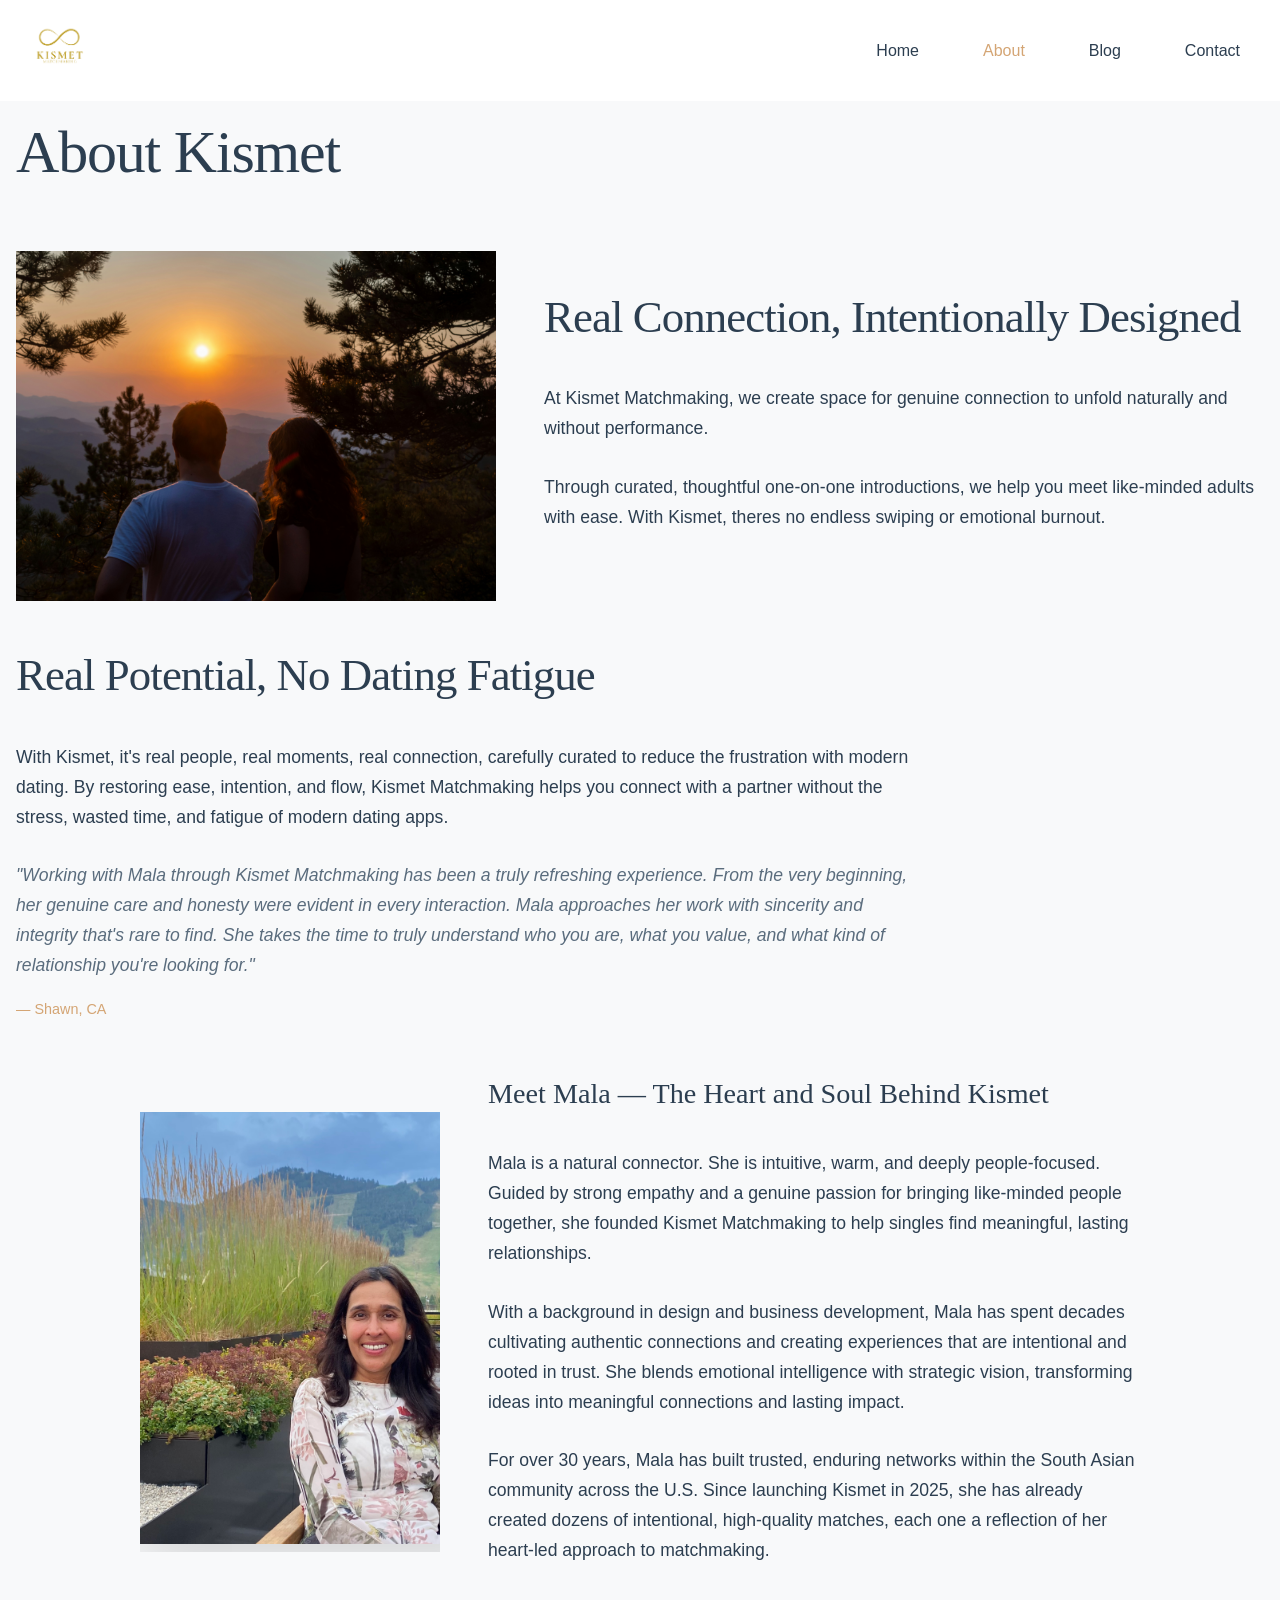
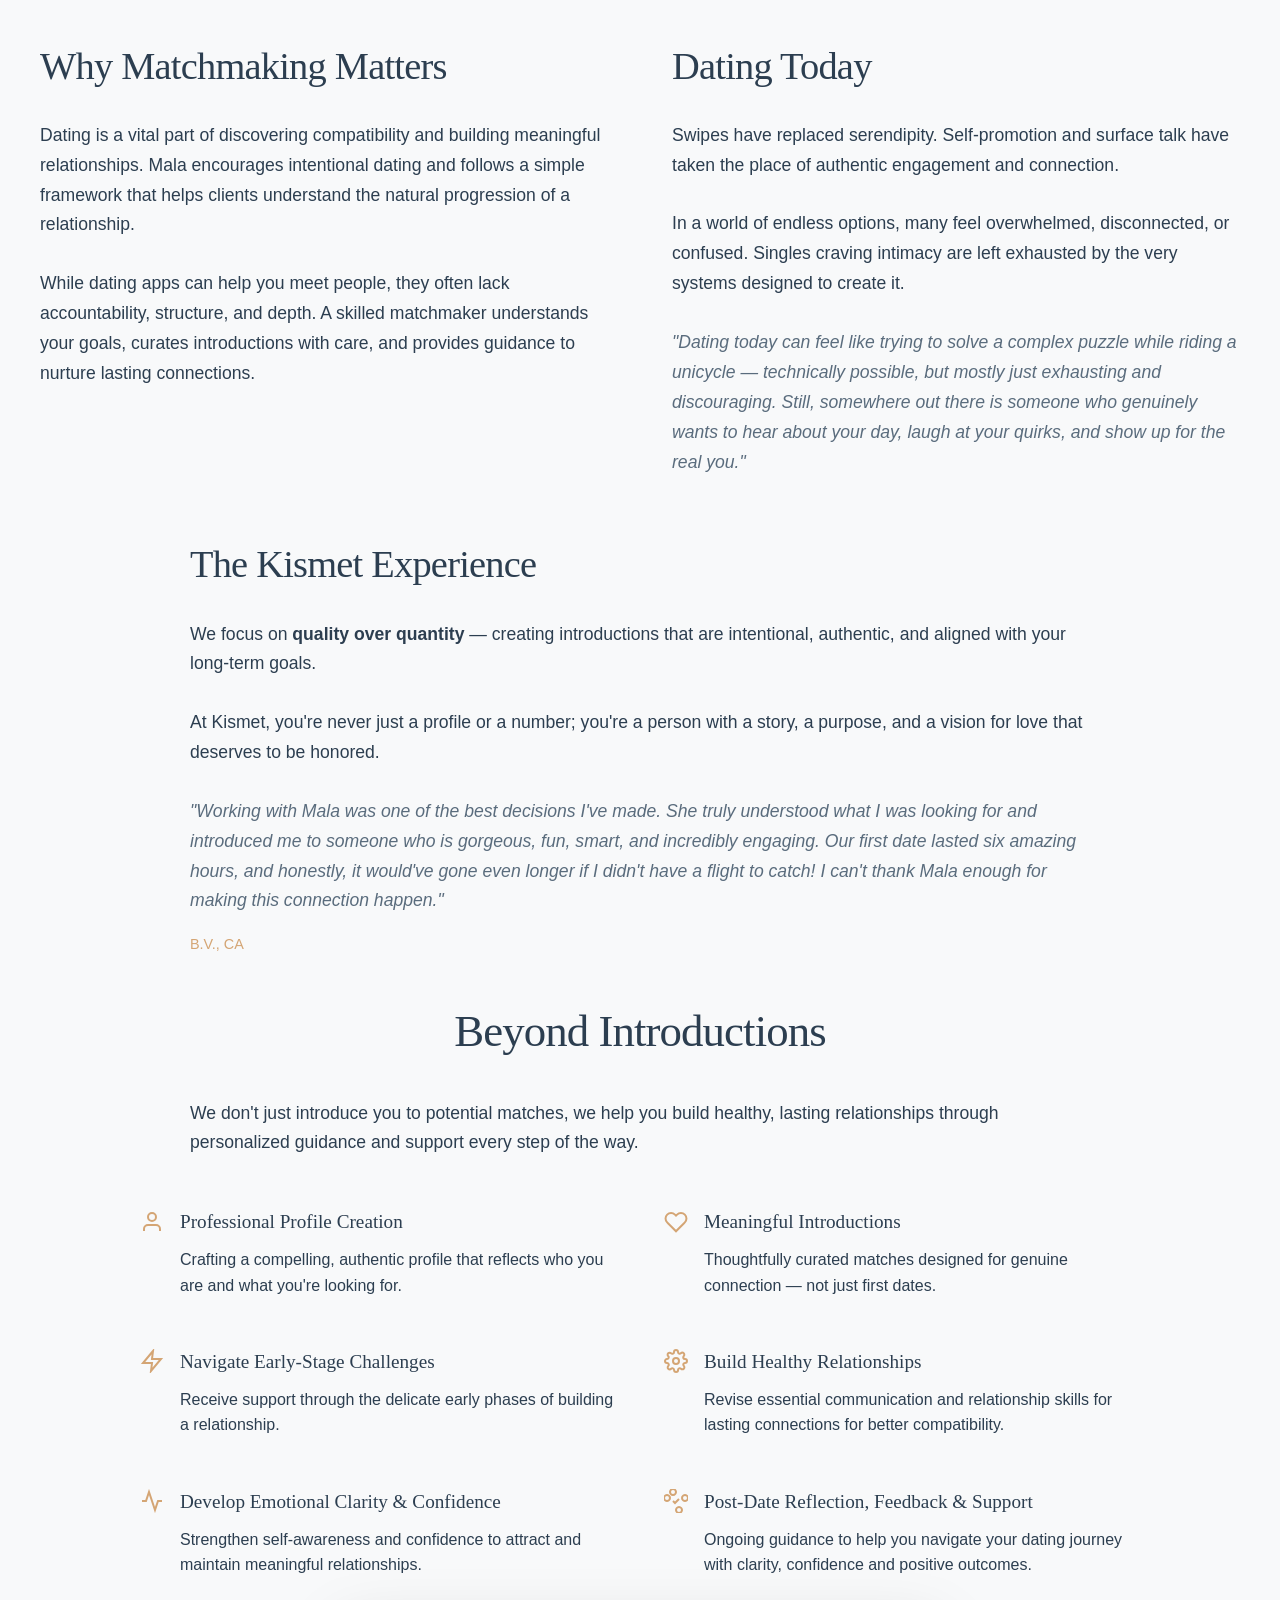
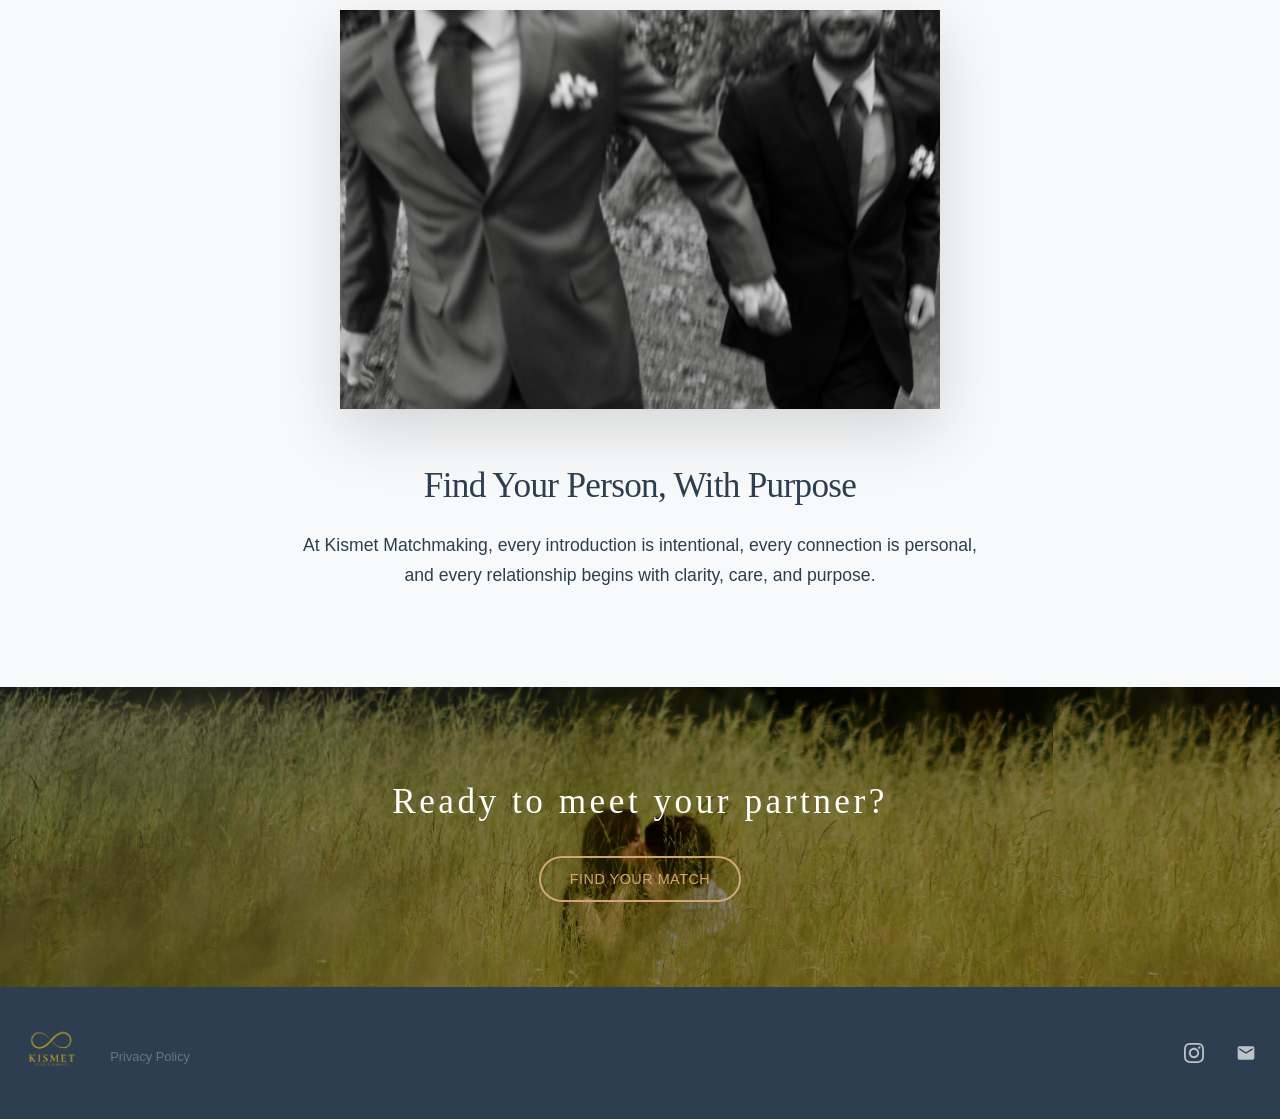
==== about.html @ 9d4e42d6 "Change section title and update description text Updated section titles and descriptions for clarity" ====
<!DOCTYPE html>
<html lang="en">
<head>
    <meta charset="UTF-8">
    <meta name="viewport" content="width=device-width, initial-scale=1.0">
    <title>About Kismet - Our Story | Kismet Matchmaking</title>
    <!-- FRESH PROJECT TEST: 2025-10-14-08:45 -->
    <link rel="stylesheet" href="styles.css?v=20250805-162800">
    <meta name="description" content="Learn about Kismet Matchmaking's founder Mala and our mission to bring meaningful, intentional matchmaking to modern relationships.">
    <meta name="keywords" content="Kismet story, Mala founder, matchmaking mission, South Asian matchmaking">
</head>
<body>
    <nav class="navigation">
        <div class="nav-container">
            <div class="logo">
                <a href="index.html">
                    <img src="logo.png" alt="Kismet Matchmaking Logo">
                </a>
            </div>
            <ul class="nav-menu">
                <li><a href="index.html">Home</a></li>
                <li><a href="about.html" class="active">About</a></li>
                <li><a href="blog.html">Blog</a></li>
                <li><a href="contact.html">Contact</a></li>
            </ul>
        </div>
    </nav>

    <main>

        <section class="our-story">
            <div class="container">
                <h2 class="section-title" style="text-align: left; font-size: 3.75rem; font-weight: 300; margin-bottom: 3rem;">About Kismet</h2>
                <div class="about-content" style="max-width: 1400px; margin: 0 auto;">
                    
                    <!-- Real Connection Section - With Image -->
                    <div style="display: grid; grid-template-columns: 0.8fr 1.2fr; gap: 3rem; align-items: center; margin-bottom: 3rem;">
                        <div class="approach-image" style="overflow: hidden; height: 350px; position: relative;">
                            <img src="nikola-tasic-Ju88Q5SRRzo-unsplash.jpg" alt="Real connection and authentic relationships" style="width: 100%; height: 100%; object-fit: cover; object-position: center; box-shadow: 0 20px 60px rgba(0, 0, 0, 0.15);">
                        </div>
                        <div style="text-align: left;">
                            <h2 style="font-family: 'Playfair Display', serif; font-size: 2.8rem; font-weight: 400; color: #2c3e50; margin-bottom: 2.5rem; line-height: 1.2; letter-spacing: -0.02em;">Real Connection, Intentionally Designed</h2>
                            <p style="font-size: 1.1rem; line-height: 1.7; color: #2c3e50; margin-bottom: 1.8rem; font-weight: 300;">At Kismet Matchmaking, we create space for genuine connection to unfold naturally and without performance.</p>
                            <p style="font-size: 1.1rem; line-height: 1.7; color: #2c3e50; margin-bottom: 1.8rem; font-weight: 300;">Through curated, thoughtful one-on-one introductions, we help you meet like-minded adults with ease. With Kismet, theres no endless swiping or emotional burnout.</p>
                        </div>
                    </div>

                    <!-- No Dating Fatigue Section - Left Aligned -->
                    <div style="text-align: left; margin-bottom: 3rem; max-width: 900px;">
                        <h2 style="font-family: 'Playfair Display', serif; font-size: 2.8rem; font-weight: 400; color: #2c3e50; margin-bottom: 2.5rem; line-height: 1.2; letter-spacing: -0.02em;">Real Potential, No Dating Fatigue</h2>
                        <p style="font-size: 1.1rem; line-height: 1.7; color: #2c3e50; margin-bottom: 1.8rem; font-weight: 300;">With Kismet, it's real people, real moments, real connection, carefully curated to reduce the frustration with modern dating. By restoring ease, intention, and flow, Kismet Matchmaking helps you connect with a partner without the stress, wasted time, and fatigue of modern dating apps.</p>
                        
                        <p style="font-size: 1.1rem; line-height: 1.7; color: #5a6c7d; margin-bottom: 1rem; font-weight: 400; font-style: italic;">"Working with Mala through Kismet Matchmaking has been a truly refreshing experience. From the very beginning, her genuine care and honesty were evident in every interaction. Mala approaches her work with sincerity and integrity that's rare to find. She takes the time to truly understand who you are, what you value, and what kind of relationship you're looking for."</p>
                        <p style="color: #d4a574; font-weight: 500; font-size: 0.9rem;">— Shawn, CA</p>
                    </div>

                    <!-- Meet Mala Section - Keep as is -->
                    <div class="founder-story" style="margin-bottom: 3rem;">
                        <div class="founder-content">
                            <div class="founder-image" style="width: 130%; max-width: 550px; overflow: hidden;">
                                <img src="meet mala pic.jpg" alt="Mala, Founder of Kismet Matchmaking" class="mala-photo" style="width: 120%; height: auto; border-radius: 0; box-shadow: 0 20px 60px rgba(0, 0, 0, 0.15); object-fit: cover; object-position: center;">
                            </div>
                            <div class="founder-text">
                                <h3 style="font-family: 'Playfair Display', serif; font-size: 1.76rem; font-weight: 400; color: #2c3e50; margin-bottom: 2rem;">Meet Mala — The Heart and Soul Behind Kismet</h3>
                                <p style="font-size: 1.1rem; line-height: 1.7; color: #2c3e50; font-weight: 300; margin-bottom: 1.8rem;">
                                    Mala is a natural connector. She is intuitive, warm, and deeply people-focused. Guided by strong empathy and a genuine passion for bringing like-minded people together, she founded Kismet Matchmaking to help singles find meaningful, lasting relationships.
                                </p>
                                <p style="font-size: 1.1rem; line-height: 1.7; color: #2c3e50; font-weight: 300; margin-bottom: 1.8rem;">
                                    With a background in design and business development, Mala has spent decades cultivating authentic connections and creating experiences that are intentional and rooted in trust. She blends emotional intelligence with strategic vision, transforming ideas into meaningful connections and lasting impact.
                                </p>
                                <p style="font-size: 1.1rem; line-height: 1.7; color: #2c3e50; font-weight: 300; margin-bottom: 1.8rem;">
                                    For over 30 years, Mala has built trusted, enduring networks within the South Asian community across the U.S. Since launching Kismet in 2025, she has already created dozens of intentional, high-quality matches, each one a reflection of her heart-led approach to matchmaking.
                                </p>
                            </div>
                        </div>
                    </div>

                    <!-- Why Matchmaking Matters & Dating Today - Side by Side -->
                    <div style="display: grid; grid-template-columns: 1fr 1fr; gap: 4rem; margin-bottom: 3rem; max-width: 1200px; margin-left: auto; margin-right: auto;">
                        <!-- Why Matchmaking Matters -->
                        <div style="text-align: left;">
                            <h2 style="font-family: 'Playfair Display', serif; font-size: 2.4rem; font-weight: 400; color: #2c3e50; margin-bottom: 2rem; line-height: 1.2; letter-spacing: -0.02em;">Why Matchmaking Matters</h2>
                            <p style="font-size: 1.1rem; line-height: 1.7; color: #2c3e50; margin-bottom: 1.8rem; font-weight: 300;">Dating is a vital part of discovering compatibility and building meaningful relationships. Mala encourages intentional dating and follows a simple framework that helps clients understand the natural progression of a relationship.</p>
                            <p style="font-size: 1.1rem; line-height: 1.7; color: #2c3e50; margin-bottom: 1.8rem; font-weight: 300;">While dating apps can help you meet people, they often lack accountability, structure, and depth. A skilled matchmaker understands your goals, curates introductions with care, and provides guidance to nurture lasting connections.</p>
                        </div>
                        
                        <!-- Dating Today -->
                        <div style="text-align: left;">
                            <h2 style="font-family: 'Playfair Display', serif; font-size: 2.4rem; font-weight: 400; color: #2c3e50; margin-bottom: 2rem; line-height: 1.2; letter-spacing: -0.02em;">Dating Today</h2>
                            <p style="font-size: 1.1rem; line-height: 1.7; color: #2c3e50; margin-bottom: 1.8rem; font-weight: 300;">Swipes have replaced serendipity. Self-promotion and surface talk have taken the place of authentic engagement and connection.</p>
                            <p style="font-size: 1.1rem; line-height: 1.7; color: #2c3e50; margin-bottom: 1.8rem; font-weight: 300;">In a world of endless options, many feel overwhelmed, disconnected, or confused. Singles craving intimacy are left exhausted by the very systems designed to create it.</p>
                            
                            <p style="font-size: 1.1rem; line-height: 1.7; color: #5a6c7d; margin-bottom: 1rem; font-weight: 400; font-style: italic;">"Dating today can feel like trying to solve a complex puzzle while riding a unicycle — technically possible, but mostly just exhausting and discouraging. Still, somewhere out there is someone who genuinely wants to hear about your day, laugh at your quirks, and show up for the real you."</p>
                        </div>
                    </div>

                    <!-- The Kismet Experience - Standalone Section -->
                    <div style="text-align: left; margin-bottom: 3rem; max-width: 900px; margin-left: auto; margin-right: auto;">
                        <h2 style="font-family: 'Playfair Display', serif; font-size: 2.4rem; font-weight: 400; color: #2c3e50; margin-bottom: 2rem; line-height: 1.2; letter-spacing: -0.02em;">The Kismet Experience</h2>
                        <p style="font-size: 1.1rem; line-height: 1.7; color: #2c3e50; margin-bottom: 1.8rem; font-weight: 300;">We focus on <strong>quality over quantity</strong> — creating introductions that are intentional, authentic, and aligned with your long-term goals.</p>
                        <p style="font-size: 1.1rem; line-height: 1.7; color: #2c3e50; margin-bottom: 1.8rem; font-weight: 300;">At Kismet, you're never just a profile or a number; you're a person with a story, a purpose, and a vision for love that deserves to be honored.</p>
                        
                        <p style="font-size: 1.1rem; line-height: 1.7; color: #5a6c7d; margin-bottom: 1rem; font-weight: 400; font-style: italic;">"Working with Mala was one of the best decisions I've made. She truly understood what I was looking for and introduced me to someone who is gorgeous, fun, smart, and incredibly engaging. Our first date lasted six amazing hours, and honestly, it would've gone even longer if I didn't have a flight to catch! I can't thank Mala enough for making this connection happen."</p>
                        <p style="color: #d4a574; font-weight: 500; font-size: 0.9rem;">B.V., CA</p>
                    </div>


                    <!-- Beyond Introductions - Horizontal layout -->
                    <div style="text-align: center; margin-bottom: 3rem; max-width: 1200px; margin-left: auto; margin-right: auto;">
                        <h2 style="font-family: 'Playfair Display', serif; font-size: 2.8rem; font-weight: 400; color: #2c3e50; margin-bottom: 2.5rem; line-height: 1.2; letter-spacing: -0.02em;">Beyond Introductions</h2>
                        <p style="font-size: 1.1rem; line-height: 1.7; color: #2c3e50; margin-bottom: 3rem; font-weight: 300; text-align: left; max-width: 900px; margin-left: auto; margin-right: auto;">We don't just introduce you to potential matches, we help you build healthy, lasting relationships through personalized guidance and support every step of the way.</p>
                        
                        <!-- Services Grid -->
                        <div style="display: grid; grid-template-columns: 1fr 1fr; gap: 3rem; text-align: left; max-width: 1000px; margin: 0 auto 2rem auto;">
                            <div style="display: flex; align-items: flex-start; gap: 1rem;">
                                <svg width="24" height="24" viewBox="0 0 24 24" fill="none" stroke="#d4a574" stroke-width="2" style="flex-shrink: 0; margin-top: 0.2rem;">
                                    <path d="M20 21v-2a4 4 0 0 0-4-4H8a4 4 0 0 0-4 4v2"></path>
                                    <circle cx="12" cy="7" r="4"></circle>
                                </svg>
                                <div>
                                    <h4 style="font-family: 'Playfair Display', serif; font-size: 1.2rem; font-weight: 500; color: #2c3e50; margin-bottom: 0.5rem;">Professional Profile Creation</h4>
                                    <p style="font-size: 1rem; line-height: 1.6; color: #2c3e50; font-weight: 300;">Crafting a compelling, authentic profile that reflects who you are and what you're looking for.</p>
                                </div>
                            </div>
                            
                            <div style="display: flex; align-items: flex-start; gap: 1rem;">
                                <svg width="24" height="24" viewBox="0 0 24 24" fill="none" stroke="#d4a574" stroke-width="2" style="flex-shrink: 0; margin-top: 0.2rem;">
                                    <path d="M20.84 4.61a5.5 5.5 0 0 0-7.78 0L12 5.67l-1.06-1.06a5.5 5.5 0 0 0-7.78 7.78l1.06 1.06L12 21.23l7.78-7.78 1.06-1.06a5.5 5.5 0 0 0 0-7.78z"></path>
                                </svg>
                                <div>
                                    <h4 style="font-family: 'Playfair Display', serif; font-size: 1.2rem; font-weight: 500; color: #2c3e50; margin-bottom: 0.5rem;">Meaningful Introductions</h4>
                                    <p style="font-size: 1rem; line-height: 1.6; color: #2c3e50; font-weight: 300;">Thoughtfully curated matches designed for genuine connection — not just first dates.</p>
                                </div>
                            </div>
                            
                            <div style="display: flex; align-items: flex-start; gap: 1rem;">
                                <svg width="24" height="24" viewBox="0 0 24 24" fill="none" stroke="#d4a574" stroke-width="2" style="flex-shrink: 0; margin-top: 0.2rem;">
                                    <path d="M13 2L3 14h9l-1 8 10-12h-9l1-8z"></path>
                                </svg>
                                <div>
                                    <h4 style="font-family: 'Playfair Display', serif; font-size: 1.2rem; font-weight: 500; color: #2c3e50; margin-bottom: 0.5rem;">Navigate Early-Stage Challenges</h4>
                                    <p style="font-size: 1rem; line-height: 1.6; color: #2c3e50; font-weight: 300;">Receive support through the delicate early phases of building a relationship.</p>
                                </div>
                            </div>
                            
                            <div style="display: flex; align-items: flex-start; gap: 1rem;">
                                <svg width="24" height="24" viewBox="0 0 24 24" fill="none" stroke="#d4a574" stroke-width="2" style="flex-shrink: 0; margin-top: 0.2rem;">
                                    <circle cx="12" cy="12" r="3"></circle>
                                    <path d="M19.4 15a1.65 1.65 0 0 0 .33 1.82l.06.06a2 2 0 0 1 0 2.83 2 2 0 0 1-2.83 0l-.06-.06a1.65 1.65 0 0 0-1.82-.33 1.65 1.65 0 0 0-1 1.51V21a2 2 0 0 1-2 2 2 2 0 0 1-2-2v-.09A1.65 1.65 0 0 0 9 19.4a1.65 1.65 0 0 0-1.82.33l-.06.06a2 2 0 0 1-2.83 0 2 2 0 0 1 0-2.83l.06-.06a1.65 1.65 0 0 0 .33-1.82 1.65 1.65 0 0 0-1.51-1H3a2 2 0 0 1-2-2 2 2 0 0 1 2-2h.09A1.65 1.65 0 0 0 4.6 9a1.65 1.65 0 0 0-.33-1.82l-.06-.06a2 2 0 0 1 0-2.83 2 2 0 0 1 2.83 0l.06.06a1.65 1.65 0 0 0 1.82.33H9a1.65 1.65 0 0 0 1-1.51V3a2 2 0 0 1 2-2 2 2 0 0 1 2 2v.09a1.65 1.65 0 0 0 1 1.51 1.65 1.65 0 0 0 1.82-.33l.06-.06a2 2 0 0 1 2.83 0 2 2 0 0 1 0 2.83l-.06.06a1.65 1.65 0 0 0-.33 1.82V9a1.65 1.65 0 0 0 1.51 1H21a2 2 0 0 1 2 2 2 2 0 0 1-2 2h-.09a1.65 1.65 0 0 0-1.51 1z"></path>
                                </svg>
                                <div>
                                    <h4 style="font-family: 'Playfair Display', serif; font-size: 1.2rem; font-weight: 500; color: #2c3e50; margin-bottom: 0.5rem;">Build Healthy Relationships</h4>
                                    <p style="font-size: 1rem; line-height: 1.6; color: #2c3e50; font-weight: 300;">Revise essential communication and relationship skills for lasting connections for better compatibility.</p>
                                </div>
                            </div>
                            
                            <div style="display: flex; align-items: flex-start; gap: 1rem;">
                                <svg width="24" height="24" viewBox="0 0 24 24" fill="none" stroke="#d4a574" stroke-width="2" style="flex-shrink: 0; margin-top: 0.2rem;">
                                    <path d="M22 12h-4l-3 9L9 3l-3 9H2"></path>
                                </svg>
                                <div>
                                    <h4 style="font-family: 'Playfair Display', serif; font-size: 1.2rem; font-weight: 500; color: #2c3e50; margin-bottom: 0.5rem;">Develop Emotional Clarity & Confidence</h4>
                                    <p style="font-size: 1rem; line-height: 1.6; color: #2c3e50; font-weight: 300;">Strengthen self-awareness and confidence to attract and maintain meaningful relationships.</p>
                                </div>
                            </div>
                            
                            <div style="display: flex; align-items: flex-start; gap: 1rem;">
                                <svg width="24" height="24" viewBox="0 0 24 24" fill="none" stroke="#d4a574" stroke-width="2" style="flex-shrink: 0; margin-top: 0.2rem;">
                                    <path d="M9 12l2 2 4-4"></path>
                                    <path d="M21 12c-1 0-3-1-3-3s2-3 3-3 3 1 3 3-2 3-3 3"></path>
                                    <path d="M3 12c1 0 3-1 3-3s-2-3-3-3-3 1-3 3 2 3 3 3"></path>
                                    <path d="M12 3c0 1-1 3-3 3s-3-2-3-3 1-3 3-3 3 2 3 3"></path>
                                    <path d="M12 21c0-1 1-3 3-3s3 2 3 3-1 3-3 3-3-2-3-3"></path>
                                </svg>
                                <div>
                                    <h4 style="font-family: 'Playfair Display', serif; font-size: 1.2rem; font-weight: 500; color: #2c3e50; margin-bottom: 0.5rem;">Post-Date Reflection, Feedback & Support</h4>
                                    <p style="font-size: 1rem; line-height: 1.6; color: #2c3e50; font-weight: 300;">Ongoing guidance to help you navigate your dating journey with clarity, confidence and positive outcomes.</p>
                                </div>
                            </div>
                        </div>
                        
                        <!-- Photo below the services -->
                        <div>
                            <img src="maico-pereira-Z0Wa2A5NVTM-unsplash.jpg" alt="Ongoing support beyond introductions" style="max-width: 50%; height: auto; box-shadow: 0 20px 60px rgba(0, 0, 0, 0.15);">
                        </div>
                    </div>

                    <!-- Find Your Person - Centered -->
                    <div style="text-align: center; margin-bottom: 3rem; max-width: 900px; margin-left: auto; margin-right: auto;">
                        <h2 style="font-family: 'Playfair Display', serif; font-size: 2.2rem; font-weight: 400; color: #2c3e50; margin-bottom: 1.5rem; line-height: 1.2; letter-spacing: -0.02em;">Find Your Person, With Purpose</h2>
                        <p style="font-size: 1.1rem; line-height: 1.7; color: #2c3e50; margin-bottom: 1.8rem; font-weight: 300;">At Kismet Matchmaking, every introduction is intentional, every connection is personal,<br>and every relationship begins with clarity, care, and purpose.</p>
                    </div>
                </div>
            </div>
        </section>


        <section class="cta-section">
            <div class="container">
                <div class="cta-content">
                    <h2>Ready to meet your partner?</h2>
                    <button class="cta-button small" onclick="window.open('https://docs.google.com/forms/d/1uelTDzfNpzE5axADh90TwmAs3PWkDsUUjUpzAipQ-7g/viewform', '_blank')">Find Your Match</button>
                </div>
            </div>
        </section>
    </main>

    <footer class="footer">
        <div class="container">
            <div class="footer-content-new">
                <div class="footer-left">
                    <div class="footer-logo">
                        <img src="logo.png" alt="Kismet Matchmaking Logo">
                    </div>
                    <a href="privacy.html" style="font-size: 0.8rem; color: #6c757d; text-decoration: none; margin-top: 0.5rem; margin-left: 1.5rem; display: block;">Privacy Policy</a>
                </div>
                <div class="footer-right">
                    <div class="social-links">
                        <a href="https://instagram.com/kismetmatchmaking" target="_blank" class="social-link">
                            <svg width="24" height="24" viewBox="0 0 24 24" fill="currentColor">
                                <path d="M12 2.163c3.204 0 3.584.012 4.85.07 3.252.148 4.771 1.691 4.919 4.919.058 1.265.069 1.645.069 4.849 0 3.205-.012 3.584-.069 4.849-.149 3.225-1.664 4.771-4.919 4.919-1.266.058-1.644.07-4.85.07-3.204 0-3.584-.012-4.849-.07-3.26-.149-4.771-1.699-4.919-4.92-.058-1.265-.07-1.644-.07-4.849 0-3.204.013-3.583.07-4.849.149-3.227 1.664-4.771 4.919-4.919 1.266-.057 1.645-.069 4.849-.069zm0-2.163c-3.259 0-3.667.014-4.947.072-4.358.2-6.78 2.618-6.98 6.98-.059 1.281-.073 1.689-.073 4.948 0 3.259.014 3.668.072 4.948.2 4.358 2.618 6.78 6.98 6.98 1.281.058 1.689.072 4.948.072 3.259 0 3.668-.014 4.948-.072 4.354-.2 6.782-2.618 6.979-6.98.059-1.28.073-1.689.073-4.948 0-3.259-.014-3.667-.072-4.947-.196-4.354-2.617-6.78-6.979-6.98-1.281-.059-1.69-.073-4.949-.073zm0 5.838c-3.403 0-6.162 2.759-6.162 6.162s2.759 6.163 6.162 6.163 6.162-2.759 6.162-6.163c0-3.403-2.759-6.162-6.162-6.162zm0 10.162c-2.209 0-4-1.79-4-4 0-2.209 1.791-4 4-4s4 1.791 4 4c0 2.21-1.791 4-4 4zm6.406-11.845c-.796 0-1.441.645-1.441 1.44s.645 1.44 1.441 1.44c.795 0 1.439-.645 1.439-1.44s-.644-1.44-1.439-1.44z"/>
                            </svg>
                        </a>
                        <a href="mailto:kismetloveus@gmail.com" class="social-link">
                            <svg width="24" height="24" viewBox="0 0 24 24" fill="currentColor">
                                <path d="M20 4H4c-1.1 0-1.99.9-1.99 2L2 18c0 1.1.9 2 2 2h16c1.1 0 2-.9 2-2V6c0-1.1-.9-2-2-2zm0 4l-8 5-8-5V6l8 5 8-5v2z"/>
                            </svg>
                        </a>
                    </div>
                </div>
            </div>
        </div>
    </footer>

    <script>
        // Dropdown toggle functionality
        function toggleDropdown(header) {
            const dropdownItem = header.parentElement;
            const isActive = dropdownItem.classList.contains('active');
            
            // Close all dropdowns
            document.querySelectorAll('.dropdown-item').forEach(item => {
                item.classList.remove('active');
            });
            
            // If this wasn't active, open it
            if (!isActive) {
                dropdownItem.classList.add('active');
            }
        }
    </script>
</body>
</html>
---- styles.css ----
* {
    margin: 0;
    padding: 0;
    box-sizing: border-box;
}

html {
    overflow-x: hidden;
}

body {
    font-family: 'Inter', -apple-system, BlinkMacSystemFont, 'Segoe UI', Roboto, Oxygen, Ubuntu, Cantarell, sans-serif;
    line-height: 1.7;
    color: #2c3e50;
    background-color: #f8f9fa;
    overflow-x: hidden;
    padding-top: 0;
    margin-top: 0;
}

main {
    position: relative;
    z-index: 1;
    padding-top: 0;
}


/* Import fonts */
@import url('https://fonts.googleapis.com/css2?family=Inter:wght@300;400;500;600;700&family=Playfair+Display:wght@400;500;600;700&display=swap');


/* Focus styles */
*:focus {
    outline: 2px solid #d4a574;
    outline-offset: 2px;
}

.cta-button:focus {
    outline: 3px solid #d4a574;
    outline-offset: 3px;
}

/* High contrast mode support */
@media (prefers-contrast: high) {
    .section-title::after {
        background: #000;
    }
    
    .approach-item h3::after {
        background: #000;
    }
}

.container {
    max-width: 1400px;
    margin: 0 auto;
    padding: 0 2rem;
}

/* Navigation */
.navigation {
    position: static;
    width: 100%;
    background: #ffffff;
    z-index: 1000;
    border-bottom: 1px solid rgba(255, 255, 255, 0.1);
    transition: background-color 0.3s ease;
}

.nav-container {
    max-width: 1400px;
    margin: 0 auto;
    padding: 1rem 2rem;
    display: flex;
    justify-content: space-between;
    align-items: center;
}

/* used in about page */
.extra-bold {
      font-weight: 900; /* Or 800 for slightly less bold */
}
.logo {
    display: flex;
    align-items: center;
    gap: 0.5rem;
}

.logo img {
    height: 60px;
    width: auto;
}

.nav-menu {
    display: flex;
    list-style: none;
    gap: 2rem;
}

.nav-menu a {
    text-decoration: none;
    color: #2c3e50;
    font-weight: 400;
    font-size: 1rem;
    padding: 0.5rem 1rem;
    border-radius: 6px;
    transition: all 0.3s ease;
}

.nav-menu a:hover {
    color: #d4a574;
}

/* Hero Section */
.hero {
    min-height: 100vh;
    display: flex;
    align-items: center;
    justify-content: center;
    text-align: center;
    position: relative;
    overflow: hidden;
    padding: 0;
    margin-top: 0;
}

.hero-video-background {
    position: absolute;
    top: 0;
    left: 0;
    width: 100%;
    height: 100%;
    z-index: 1;
}

.hero-bg-video {
    width: 100%;
    height: 100%;
    object-fit: cover;
    opacity: 1;
}

.video-overlay {
    position: absolute;
    top: 0;
    left: 0;
    width: 100%;
    height: 100%;
    background: transparent;
    z-index: 2;
}


.hero-content {
    max-width: 100%;
    padding: 0 2rem;
    position: relative;
    z-index: 3;
    display: flex;
    flex-direction: column;
    align-items: center;
    height: 100vh;
    justify-content: center;
}

.hero-title {
    font-family: 'Playfair Display', serif;
    font-size: 5rem;
    font-weight: 400;
    color: white;
    margin-bottom: 2rem;
    letter-spacing: 0.1em;
    line-height: 1.1;
    text-shadow: 0 4px 8px rgba(0, 0, 0, 0.3);
}

.hero-definition {
    font-size: 1.2rem;
    color: rgba(255, 255, 255, 0.9);
    margin-bottom: 3rem;
    font-weight: 300;
    text-shadow: 0 2px 4px rgba(0, 0, 0, 0.3);
    max-width: 600px;
    line-height: 1.5;
    font-style: italic;
}

.hero-text-container {
    background: rgba(0, 0, 0, 0.6);
    border: none;
    border-radius: 12px;
    padding: 2rem;
    display: flex;
    flex-direction: column;
    align-items: stretch;
    box-shadow: 0 8px 32px rgba(0, 0, 0, 0.5);
    backdrop-filter: blur(5px);
    width: 98%;
    max-width: 2000px;
}

.hero-definition-card {
    padding: 0;
    margin-bottom: 2rem;
    text-align: left;
    max-width: 450px;
    margin-left: 2rem;
    margin-right: auto;
    align-self: flex-start;
}

.hero-definition-card .word-header {
    display: flex;
    align-items: baseline;
    justify-content: flex-start;
    gap: 1rem;
    margin-bottom: 1rem;
}

.hero-definition-card .definition-title {
    font-family: 'Playfair Display', serif;
    font-size: 4rem;
    font-weight: 300;
    color: white;
    margin: 0;
    letter-spacing: -0.02em;
}

.hero-definition-card .word-type {
    font-size: 1.3rem;
    color: #d4a574;
    font-weight: 300;
    font-style: italic;
}

.hero-definition-card .pronunciation {
    font-size: 1.4rem;
    color: white;
    font-style: italic;
    margin-bottom: 1.5rem;
    font-weight: 300;
    letter-spacing: 0.02em;
}

.hero-definition-card .definition-text {
    font-size: 1.1rem;
    color: white;
    line-height: 1.6;
    font-weight: 300;
    margin: 0;
}

.hero-buttons {
    display: flex;
    gap: 1rem;
    flex-wrap: wrap;
    justify-content: flex-end;
    margin-right: 2rem;
    align-self: flex-end;
}

.cta-button {
    border: none;
    padding: 1rem 2.5rem;
    font-size: 1.1rem;
    font-weight: 500;
    border-radius: 50px;
    cursor: pointer;
    text-transform: uppercase;
    letter-spacing: 0.5px;
    text-decoration: none;
    display: inline-block;
    transition: all 0.3s ease;
}

.cta-button.primary {
    background: #d4a574;
    color: white;
}

.cta-button.primary:hover {
    background: #c19660;
}

.cta-button.small {
    padding: 0.6rem 1.5rem;
    font-size: 0.9rem;
}

.cta-button.secondary {
    background: transparent;
    color: #2c3e50;
    border: 2px solid #2c3e50;
}

.cta-button.secondary:hover {
    background: #2c3e50;
    color: white;
}

.cta-button.tertiary {
    background: transparent;
    color: #d4a574;
    border: 2px solid #d4a574;
}

.cta-button.tertiary:hover {
    background: #d4a574;
    color: white;
}

.cta-section .cta-button {
    background: transparent;
    color: #d4a574;
    border: 2px solid #d4a574;
    font-size: 1rem;
    padding: 1rem 2rem;
}

.cta-section .cta-button.small {
    font-size: 0.9rem;
    padding: 0.8rem 1.8rem;
}

.cta-section .cta-button:hover {
    background: #d4a574;
    color: white;
}

/* Definition Card */
section.definition-card {
    background: linear-gradient(135deg, #fff9f3 0%, #fef7f0 50%, #fff9f3 100%) !important;
    padding: 2rem 2rem !important;
    border: 3px solid #d4a574 !important;
    border-radius: 20px;
    margin: 2rem auto !important;
    max-width: 1200px;
    position: relative;
    box-shadow: 0 20px 50px rgba(212, 165, 116, 0.25) !important;
    display: block !important;
    visibility: visible !important;
    opacity: 1 !important;
    z-index: 999 !important;
    min-height: 200px !important;
}

.definition-content {
    text-align: center;
    max-width: 900px;
    margin: 0 auto;
    padding: 0 2rem;
    position: relative;
    z-index: 2;
}

.word-header {
    display: flex;
    align-items: baseline;
    justify-content: center;
    gap: 1rem;
    margin-bottom: 1rem;
}

.definition-title {
    font-family: 'Playfair Display', serif;
    font-size: 3.5rem;
    font-weight: 400;
    color: #2c3e50;
    margin: 0;
    letter-spacing: -0.02em;
}

.word-type {
    font-size: 1.2rem;
    color: #d4a574;
    font-weight: 500;
    font-style: italic;
}

.pronunciation {
    font-size: 1.3rem;
    color: #6c757d;
    font-style: italic;
    margin-bottom: 1.5rem;
    font-weight: 400;
    letter-spacing: 0.02em;
}

.definition-text {
    font-size: 1.5rem;
    color: #2c3e50;
    line-height: 1.6;
    font-weight: 400;
    max-width: 800px;
    margin: 0 auto;
}

/* Sections */
section {
    padding: 2rem 0;
    position: relative;
}

section:first-of-type {
    padding-top: 0;
}

section:nth-child(even) {
    background: #fafbfc;
}

section:nth-child(odd) {
    background: #f8f9fa;
}

.section-title {
    font-family: 'Playfair Display', serif;
    font-size: 4rem;
    font-weight: 300;
    color: #2c3e50;
    text-align: center;
    margin-bottom: 2rem;
    letter-spacing: -0.02em;
    position: relative;
    padding-bottom: 0;
}

.section-title::after {
    display: none;
}


/* What We Do Section - Friending Spaces Style */
.what-we-do {
    background: #f8f9fa;
    padding: 2rem 2rem;
    position: relative;
}

.what-we-do-intro-large {
    font-size: 1.8rem;
    color: #2c3e50;
    text-align: left;
    margin-bottom: 3rem;
    max-width: 1200px;
    margin-left: auto;
    margin-right: auto;
    line-height: 1.4;
    font-weight: 100;
    font-family: 'Playfair Display', serif;
    letter-spacing: -0.01em;
}

.what-we-do-title {
    font-family: 'Playfair Display', serif;
    font-size: 2.2rem;
    font-weight: 600;
    color: #2c3e50;
    text-align: center;
    margin-bottom: 2rem;
    letter-spacing: -0.01em;
    max-width: 1200px;
    margin-left: auto;
    margin-right: auto;
}

.services-grid {
    display: grid;
    grid-template-columns: repeat(3, 1fr);
    gap: 3rem;
    margin-top: 3rem;
    max-width: 1200px;
    margin-left: auto;
    margin-right: auto;
}

.service-item {
    text-align: left;
    padding: 0;
    background: none;
    box-shadow: none;
    border: none;
    padding-bottom: 1rem;
}

.service-item:last-child {
    border-bottom: none;
}

.service-header {
    display: flex;
    justify-content: space-between;
    align-items: center;
    cursor: pointer;
    padding: 1rem 0;
    transition: all 0.3s ease;
}

.service-header:hover {
    color: #d4a574;
}

.service-header-content {
    display: flex;
    align-items: center;
    gap: 1rem;
}

.service-icon {
    flex-shrink: 0;
}

.service-item h3 {
    font-family: 'Playfair Display', serif;
    font-size: 1.4rem;
    font-weight: 300;
    color: #2c3e50;
    margin: 0;
    position: relative;
    letter-spacing: -0.01em;
    transition: color 0.3s ease;
}

.service-header:hover h3 {
    color: #d4a574;
}

.dropdown-arrow {
    font-size: 0.8rem;
    font-weight: 200;
    color: #8a9ba8;
    transition: all 0.3s ease;
    transform: rotate(0deg);
    opacity: 0.7;
}

.dropdown-item.active .dropdown-arrow {
    transform: rotate(180deg);
    color: #8a9ba8;
    opacity: 1;
}

.service-content {
    max-height: 0;
    overflow: hidden;
    transition: max-height 0.3s ease, padding 0.3s ease;
    padding: 0 0;
}

.dropdown-item.active .service-content {
    max-height: 200px;
    padding: 0 0 1rem 0;
}

.service-content p {
    color: #2c3e50;
    font-size: 1.1rem;
    line-height: 1.6;
    font-weight: 300;
    margin: 0;
}

/* Why Kismet Hero Section */
.why-kismet-hero {
    background-color: #f8f9fa;
    background-image: linear-gradient(rgba(255, 255, 255, 0.7), rgba(255, 255, 255, 0.7)), url('yellow-flowers-bg.jpg') !important;
    background-size: cover !important;
    background-position: center !important;
    background-repeat: no-repeat !important;
    padding: 1rem 0;
    margin: 0.5rem 0;
    position: relative;
    min-height: 350px;
    display: flex;
    align-items: center;
    justify-content: center;
    width: 100%;
    border: 1px solid #e9ecef;
}

.why-kismet-content {
    text-align: center;
    position: relative;
    z-index: 2;
}

.why-kismet-title {
    font-family: 'Playfair Display', serif;
    font-size: 3.75rem;
    font-weight: 300;
    color: #2c3e50;
    margin: 0;
    letter-spacing: -0.02em;
}

/* Professional Services Hero Section */
.professional-services-hero {
    background-color: #f8f9fa;
    background-image: linear-gradient(rgba(255, 255, 255, 0.7), rgba(255, 255, 255, 0.7)), url('couple-ocean-sunset-bg.jpg') !important;
    background-size: cover !important;
    background-position: center !important;
    background-repeat: no-repeat;
    padding: 1rem 0;
    margin: 0.5rem 0;
    position: relative;
    min-height: 350px;
    display: flex;
    align-items: center;
    justify-content: center;
    width: 100%;
    border: 1px solid #e9ecef;
}

.professional-services-content {
    text-align: center;
    position: relative;
    z-index: 2;
}

.professional-services-title {
    font-family: 'Playfair Display', serif;
    font-size: 3.75rem;
    font-weight: 300;
    color: #2c3e50;
    margin: 0;
    letter-spacing: -0.02em;
    padding: 0 2rem;
}

/* Comparison Section */
.comparison-section {
    background: #f8f9fa;
    padding: 2rem 0;
    position: relative;
}

/* Why Kismet */
.why-kismet {
    background: #f8f9fa;
}

.comparison-grid {
    display: grid;
    grid-template-columns: repeat(auto-fit, minmax(350px, 1fr));
    gap: 3rem;
    margin: 3rem 0;
}

.comparison-card {
    background: white;
    padding: 2.5rem;
    border-radius: 12px;
    box-shadow: 0 4px 20px rgba(0, 0, 0, 0.08);
}

.dating-apps {
    border-left: 4px solid #e74c3c;
}

.kismet-difference {
    border-left: 4px solid #d4a574;
}

.comparison-card h3 {
    font-size: 1.6rem;
    margin-bottom: 1.5rem;
    color: #2c3e50;
}

.comparison-card ul {
    list-style: none;
    padding: 0;
}

.comparison-card li {
    padding: 0.5rem 0;
    position: relative;
    padding-left: 1.5rem;
    color: #5a6c7d;
    line-height: 1.6;
}

.dating-apps li::before {
    content: "✗";
    position: absolute;
    left: 0;
    color: #e74c3c;
    font-weight: bold;
}

.kismet-difference li::before {
    content: "✓";
    position: absolute;
    left: 0;
    color: #d4a574;
    font-weight: bold;
}

.value-proposition {
    font-size: 2rem;
    font-weight: 300;
    color: #2c3e50;
    font-style: italic;
    border: none;
    margin: 3rem 0;
    position: relative;
}

.value-proposition::before,
.value-proposition::after {
    content: '"';
    font-size: 3rem;
    color: #bdc3c7;
    position: absolute;
}

.value-proposition::before {
    left: -2rem;
    top: -1rem;
}

.value-proposition::after {
    right: -2rem;
    bottom: -2rem;
}

.quote-attribution {
    display: block;
    font-size: 1.1rem;
    color: #d4a574;
    font-style: normal;
    font-weight: 500;
    margin-top: 1rem;
    text-align: right;
    font-family: 'Inter', sans-serif;
}

/* Approach Section */
.approach-section {
    background: #f8f9fa;
    padding: 4rem 0;
    position: relative;
}

.approach-content {
    display: grid;
    grid-template-columns: 1fr 1.2fr;
    gap: 6rem;
    align-items: center;
    max-width: 1400px;
    margin: 0 auto;
}

.approach-image img {
    width: 100%;
    height: 500px;
    object-fit: cover;
    box-shadow: 0 20px 60px rgba(0, 0, 0, 0.15);
}

.approach-text h2 {
    font-family: 'Playfair Display', serif;
    font-size: 2.8rem;
    font-weight: 300;
    color: #2c3e50;
    margin-bottom: 2.5rem;
    line-height: 1.2;
    letter-spacing: -0.02em;
}

.approach-text p {
    font-size: 1.1rem;
    line-height: 1.7;
    color: #2c3e50;
    margin-bottom: 1.8rem;
    font-weight: 300;
}

.approach-text p strong {
    color: #2c3e50;
    font-weight: 700;
}

/* Services Section */
.services-section {
    background: #f8f9fa;
    padding: 4rem 0;
    position: relative;
}

.services-content {
    display: grid;
    grid-template-columns: 1.2fr 1fr;
    gap: 6rem;
    align-items: flex-start;
    max-width: 1400px;
    margin: 0 auto;
}

.services-text {
    min-height: 500px;
}

.services-text h2 {
    font-family: 'Playfair Display', serif;
    font-size: 2.8rem;
    font-weight: 300;
    color: #2c3e50;
    margin-bottom: 2.5rem;
    line-height: 1.2;
    letter-spacing: -0.02em;
}

.services-text > p {
    font-size: 1.1rem;
    line-height: 1.7;
    color: #2c3e50;
    margin-bottom: 3rem;
    font-weight: 300;
}

.services-list {
    display: flex;
    flex-direction: column;
    gap: 2rem;
}

.service-item-new {
    border-bottom: 1px solid #e9ecef;
    margin-bottom: 0;
    overflow: hidden;
    transition: all 0.3s ease;
    background: transparent;
}

.service-item-new:last-child {
    border-bottom: none;
}

.service-item-new .service-header {
    display: flex;
    justify-content: space-between;
    align-items: center;
    padding: 2rem 0;
    cursor: pointer;
    transition: all 0.3s ease;
    background: transparent;
}

.service-item-new strong {
    font-size: 1.1rem;
    color: #2c3e50;
    font-weight: 300;
    margin: 0;
    font-family: 'Playfair Display', serif;
    transition: color 0.3s ease;
}

.service-item-new .service-header:hover strong,
.service-item-new.active strong {
    color: #d4a574;
}

.service-item-new .dropdown-arrow {
    font-size: 1.5rem;
    color: #2c3e50;
    font-weight: 300;
    transition: transform 0.3s ease, color 0.3s ease;
    line-height: 1;
}

.service-item-new .service-header:hover .dropdown-arrow,
.service-item-new.active .dropdown-arrow {
    color: #d4a574;
}

.service-item-new.active .dropdown-arrow {
    transform: rotate(45deg);
}

.service-item-new .service-content {
    max-height: 0;
    overflow: hidden;
    transition: max-height 0.3s ease;
    background: transparent;
}

.service-item-new.active .service-content {
    max-height: 200px;
}

.service-item-new .service-content p {
    font-size: 1rem;
    line-height: 1.7;
    color: #5a6c7d;
    margin: 0;
    font-weight: 300;
    padding: 0 0 2rem 0;
}

.services-image img {
    width: 100%;
    height: 650px;
    object-fit: cover;
    box-shadow: 0 20px 60px rgba(0, 0, 0, 0.15);
}

/* Application Section */
.application-section {
    background: #f8f9fa;
    padding: 4rem 0;
    position: relative;
}

.application-content {
    display: grid;
    grid-template-columns: 1fr 1.2fr;
    gap: 6rem;
    align-items: center;
    max-width: 1400px;
    margin: 0 auto;
}

.application-image img {
    width: 100%;
    height: 500px;
    object-fit: cover;
    box-shadow: 0 20px 60px rgba(0, 0, 0, 0.15);
}

.application-text h2 {
    font-family: 'Playfair Display', serif;
    font-size: 2.8rem;
    font-weight: 300;
    color: #2c3e50;
    margin-bottom: 2.5rem;
    line-height: 1.2;
    letter-spacing: -0.02em;
}

.application-text p {
    font-size: 1.1rem;
    line-height: 1.7;
    color: #2c3e50;
    margin-bottom: 1.8rem;
    font-weight: 300;
}

.application-text p strong {
    color: #2c3e50;
    font-weight: 700;
}

/* Page Hero Section */
.page-hero {
    background: #f8f9fa;
    padding: 4rem 0 0;
    text-align: center;
    margin-top: 0;
}

.page-title {
    font-family: 'Playfair Display', serif;
    font-size: 4rem;
    font-weight: 400;
    color: #2c3e50;
    margin-bottom: 1.5rem;
    letter-spacing: -0.02em;
}

.page-subtitle {
    font-size: 1.3rem;
    color: #5a6c7d;
    font-weight: 300;
    max-width: 600px;
    margin: 0 auto;
    line-height: 1.6;
}

/* Active navigation link */
.nav-menu a.active {
    color: #d4a574;
}

.services-intro {
    max-width: 900px;
    margin: 0 auto 2rem;
    text-align: center;
}

.services-intro p {
    font-size: 1.1rem;
    color: #5a6c7d;
    line-height: 1.7;
    margin-bottom: 2rem;
}

.service-highlights {
    margin: 2rem 0;
}

.service-highlights h3 {
    font-size: 1.8rem;
    color: #2c3e50;
    text-align: center;
    margin-bottom: 3rem;
}

.service-categories {
    display: grid;
    grid-template-columns: repeat(auto-fit, minmax(400px, 1fr));
    gap: 3rem;
    margin-top: 2rem;
}

.service-category {
    background: rgba(255, 255, 255, 0.95);
    padding: 2rem;
    border-radius: 20px;
    box-shadow: 0 10px 40px rgba(0, 0, 0, 0.1);
    border: 1px solid rgba(212, 165, 116, 0.1);
    position: relative;
    overflow: hidden;
}

.service-category::before {
    content: '';
    position: absolute;
    top: 0;
    left: 0;
    width: 100%;
    height: 4px;
    background: linear-gradient(135deg, #d4a574 0%, #c19660 100%);
}

.service-category h4 {
    font-family: 'Playfair Display', serif;
    font-size: 1.6rem;
    color: #d4a574;
    margin-bottom: 2rem;
    font-weight: 600;
    position: relative;
}

.service-category h4::after {
    content: '';
    position: absolute;
    bottom: -8px;
    left: 0;
    width: 50px;
    height: 2px;
    background: #d4a574;
    border-radius: 1px;
}

.service-category ul {
    list-style: none;
    padding: 0;
}

.service-category li {
    padding: 0.5rem 0;
    position: relative;
    padding-left: 1.5rem;
    color: #5a6c7d;
    line-height: 1.6;
}

.service-category li::before {
    content: "✓";
    position: absolute;
    left: 0;
    color: #d4a574;
    font-weight: bold;
}

.privacy-security,
.process-details {
    background: rgba(255, 255, 255, 0.95);
    padding: 2rem;
    border-radius: 20px;
    margin: 2rem 0;
    box-shadow: 0 15px 50px rgba(0, 0, 0, 0.1);
    border: 1px solid rgba(212, 165, 116, 0.1);
    position: relative;
    overflow: hidden;
}

.privacy-security::before,
.process-details::before {
    content: '';
    position: absolute;
    top: 0;
    left: 0;
    width: 100%;
    height: 4px;
    background: linear-gradient(135deg, #2c3e50 0%, #34495e 100%);
}

.privacy-security h3,
.process-details h3 {
    font-family: 'Playfair Display', serif;
    font-size: 1.8rem;
    color: #2c3e50;
    margin-bottom: 2rem;
    font-weight: 600;
    position: relative;
}

.privacy-security h3::after,
.process-details h3::after {
    content: '';
    position: absolute;
    bottom: -8px;
    left: 0;
    width: 60px;
    height: 2px;
    background: #2c3e50;
    border-radius: 1px;
}

.privacy-security p,
.process-details p {
    color: #5a6c7d;
    line-height: 1.7;
    font-size: 1.1rem;
}

/* Our Story */
.our-story {
    background: #f8f9fa;
    padding: 2rem 0 3rem 0;
}

.story-content {
    max-width: 800px;
    margin: 0 auto;
    text-align: center;
}

.story-content p {
    font-size: 1.1rem;
    color: #5a6c7d;
    margin-bottom: 2rem;
    line-height: 1.8;
}

.name-story {
    background: rgba(212, 165, 116, 0.1);
    padding: 2rem;
    border-radius: 8px;
    margin: 3rem 0;
}

.name-story h3 {
    color: #d4a574;
    font-size: 1.4rem;
    margin-bottom: 1rem;
}

.founder-story {
    margin-top: 3rem;
}

.founder-content {
    display: flex;
    align-items: center;
    gap: 3rem;
    max-width: 1000px;
    margin: 0 auto;
}

.founder-image {
    flex: 0 0 300px;
}

.mala-photo {
    width: 100%;
    height: 400px;
    object-fit: cover;
    box-shadow: 0 15px 50px rgba(0, 0, 0, 0.2);
}

.founder-text {
    flex: 1;
}

.founder-text h3 {
    font-family: 'Playfair Display', serif;
    font-size: 1.8rem;
    color: #2c3e50;
    margin-bottom: 1.5rem;
    text-align: left;
}

.founder-text p {
    text-align: left;
    margin-bottom: 1.5rem;
}

.founder-story h3 {
    color: #2c3e50;
    font-size: 1.4rem;
    margin-bottom: 1.5rem;
}

.mission-statement {
    font-size: 1.25rem;
    font-weight: 500;
    color: #2c3e50;
    font-style: italic;
    margin-top: 2rem;
    padding: 1.5rem;
    background: rgba(212, 165, 116, 0.1);
    border-radius: 8px;
}

/* CTA Section */
.cta-section {
    background: linear-gradient(rgba(0, 0, 0, 0.4), rgba(0, 0, 0, 0.4)), url('montse-monmo-TRMLSoaqXh8-unsplash.jpg') !important;
    background-size: cover !important;
    background-position: center !important;
    background-repeat: no-repeat !important;
    padding: 3rem 0;
    margin: 0;
    position: relative;
    min-height: 300px;
    display: flex;
    align-items: center;
    justify-content: center;
    width: 100%;
    text-align: center;
}

.cta-content {
    text-align: center;
    position: relative;
    z-index: 2;
}

.cta-content h2 {
    font-family: 'Playfair Display', serif;
    font-size: 2.2rem;
    font-weight: 200;
    color: white;
    margin: 0 0 1.5rem 0;
    letter-spacing: 0.1em;
    text-shadow: none;
}

.cta-content p {
    font-size: 1.3rem;
    margin-bottom: 3rem;
    color: #2c3e50;
    font-weight: 300;
    max-width: 700px;
    margin-left: auto;
    margin-right: auto;
    line-height: 1.8;
    text-shadow: 0 1px 5px rgba(0, 0, 0, 0.2);
}

/* Blog Previews */
.blog-previews {
    background: linear-gradient(135deg, #ffffff 0%, #f8f9fa 100%);
    padding: 4rem 0;
    position: relative;
}

.blog-previews::before {
    content: '';
    position: absolute;
    top: 0;
    left: 0;
    right: 0;
    bottom: 0;
    background: url('data:image/svg+xml,<svg xmlns="http://www.w3.org/2000/svg" viewBox="0 0 100 100"><defs><pattern id="dots" width="20" height="20" patternUnits="userSpaceOnUse"><circle cx="10" cy="10" r="0.8" fill="%23d4a574" opacity="0.05"/></pattern></defs><rect width="100" height="100" fill="url(%23dots)"/></svg>') repeat;
    pointer-events: none;
}

.blog-grid {
    display: grid;
    grid-template-columns: repeat(auto-fit, minmax(350px, 1fr));
    gap: 3rem;
    margin-top: 3rem;
}

.blog-preview {
    background: rgba(255, 255, 255, 0.95);
    border-radius: 20px;
    overflow: hidden;
    box-shadow: 0 10px 40px rgba(0, 0, 0, 0.1);
    border: 1px solid rgba(212, 165, 116, 0.1);
}

.blog-image {
    height: 220px;
    width: 100%;
    position: relative;
    overflow: hidden;
}


.blog-image.heart-hands {
    background: linear-gradient(135deg, #ff9a9e 0%, #fecfef 50%, #fecfef 100%);
}

.blog-image.couple-coffee {
    background: linear-gradient(135deg, #a8edea 0%, #fed6e3 100%);
}

.blog-image.couple-walking {
    background: linear-gradient(135deg, #c3cfe2 0%, #c3cfe2 50%, #f093fb 100%);
}

.blog-content {
    padding: 2.5rem;
}

.blog-meta {
    display: flex;
    gap: 1rem;
    font-size: 0.9rem;
    color: #8a9ba8;
    margin-bottom: 1rem;
    flex-wrap: wrap;
}

.blog-preview h3 {
    margin-bottom: 1rem;
}

.blog-preview h3 a {
    color: #2c3e50;
    text-decoration: none;
    font-family: 'Playfair Display', serif;
    font-size: 1.4rem;
    font-weight: 600;
    line-height: 1.3;
}

.blog-preview h3 a:hover {
    color: #d4a574;
}

.blog-preview p {
    color: #5a6c7d;
    line-height: 1.6;
}

/* Footer */
.footer {
    background: #2c3e50;
    color: white;
    padding: 2rem 0;
}

.footer-content-new {
    display: flex;
    justify-content: space-between;
    align-items: center;
}

.footer-left {
    display: flex;
    align-items: center;
}

.footer-logo img {
    height: 60px;
    width: auto;
}

.footer-right {
    display: flex;
    align-items: center;
    gap: 2rem;
}

.privacy-button {
    background: transparent;
    color: #bdc3c7;
    border: none;
    padding: 0;
    cursor: pointer;
    font-size: 0.9rem;
    transition: all 0.3s ease;
    text-decoration: none !important;
}

.privacy-button:link,
.privacy-button:visited,
.privacy-button:hover,
.privacy-button:active {
    text-decoration: none !important;
}

.privacy-button:hover {
    color: #d4a574;
}

.social-links {
    display: flex;
    gap: 1rem;
}

.social-link {
    color: #bdc3c7;
    text-decoration: none;
    padding: 0.5rem;
    border-radius: 4px;
    transition: color 0.3s ease;
    display: flex;
    align-items: center;
}

.social-link:hover {
    color: #d4a574;
}

.social-link svg {
    width: 20px;
    height: 20px;
    pointer-events: none;
}

/* Privacy Policy Page */
.privacy-policy-page {
    background: #f8f9fa;
    padding: 4rem 0;
    min-height: 70vh;
}

.privacy-policy-content {
    max-width: 900px;
    margin: 0 auto;
    text-align: left;
}

.privacy-policy-title {
    font-family: 'Playfair Display', serif;
    font-size: 3.75rem;
    font-weight: 300;
    color: #2c3e50;
    margin-bottom: 2rem;
    letter-spacing: -0.02em;
}

.privacy-policy-divider {
    width: 100%;
    height: 2px;
    background: #d4a574;
    margin: 0 0 3rem 0;
}

.privacy-last-updated {
    font-size: 1.1rem;
    color: #2c3e50;
    font-style: italic;
    margin-bottom: 3rem;
    font-weight: 300;
}

.privacy-intro-text {
    font-size: 1.1rem;
    line-height: 1.7;
    color: #2c3e50;
    margin-bottom: 3rem;
    font-weight: 300;
}

.privacy-policy-list {
    margin: 3rem 0;
}

.privacy-item {
    margin-bottom: 2rem;
    position: relative;
    padding-left: 1.5rem;
}

.privacy-item::before {
    content: "•";
    position: absolute;
    left: 0;
    color: #2c3e50;
    font-weight: bold;
    font-size: 1.2rem;
}

.privacy-item p {
    font-size: 1.1rem;
    line-height: 1.7;
    color: #2c3e50;
    margin: 0;
    font-weight: 300;
}

.privacy-contact {
    font-size: 1.1rem;
    line-height: 1.7;
    color: #2c3e50;
    margin-top: 3rem;
    font-weight: 300;
}

/* Contact Page */
.contact-page {
    background: #f8f9fa;
    padding: 4rem 0;
    min-height: 70vh;
}

.contact-content {
    max-width: 900px;
    margin: 0 auto;
    text-align: left;
}

.contact-title {
    font-family: 'Playfair Display', serif;
    font-size: 3rem;
    font-weight: 300;
    color: #2c3e50;
    margin-bottom: 1.5rem;
    letter-spacing: -0.02em;
}

.contact-divider {
    width: 100%;
    height: 2px;
    background: #d4a574;
    margin: 0 0 2rem 0;
}

.contact-intro-text {
    font-size: 1rem;
    line-height: 1.6;
    color: #2c3e50;
    margin-bottom: 2rem;
    font-weight: 300;
}

.contact-info {
    display: grid;
    gap: 1.5rem;
    margin-bottom: 2.5rem;
}

.contact-item h3 {
    font-family: 'Playfair Display', serif;
    font-size: 1.4rem;
    font-weight: 300;
    color: #2c3e50;
    margin-bottom: 0.5rem;
}

.contact-item p {
    font-size: 1rem;
    line-height: 1.6;
    color: #2c3e50;
    margin: 0;
    font-weight: 300;
}

.contact-cta {
    text-align: center;
    margin-top: 2rem;
}

.contact-cta .cta-button {
    background: transparent;
    color: #d4a574;
    border: 2px solid #d4a574;
    font-size: 1rem;
    padding: 1rem 2rem;
}

.contact-cta .cta-button:hover {
    background: #d4a574;
    color: white;
}

.contact-item a {
    color: #2c3e50;
    text-decoration: none;
    transition: color 0.3s ease;
}

.contact-item a:hover {
    color: #d4a574;
}

.footer-copyright {
    background: #1a252f;
    padding: 1rem 0;
    text-align: center;
}

.footer-copyright p {
    color: #bdc3c7;
    font-size: 0.9rem;
    margin: 0;
}

.copyright {
    color: #bdc3c7;
    font-size: 0.9rem;
}

/* Responsive Design */
/* Enhanced Mobile Styles */
@media (max-width: 768px) {
    .hero {
        padding: 3rem 0 1rem;
        min-height: 60vh;
    }
    
    .definition-card {
        margin-top: 2rem;
    }
    
    .founder-content {
        flex-direction: column;
        text-align: center;
        gap: 2rem;
    }
    
    .founder-image {
        flex: none;
    }
    
    .mala-photo {
        width: 250px;
        height: 300px;
        margin: 0 auto;
    }
    
    .founder-text h3,
    .founder-text p {
        text-align: center;
    }
    
    .hero-title {
        font-size: 2.8rem;
        line-height: 1.2;
    }
    
    .section-title {
        font-size: 2.2rem;
    }
    
    .dating-reality p {
        font-size: 1.1rem;
        padding: 2rem 1.5rem;
        margin: 0 1rem;
        border-radius: 20px;
    }
    
    .dating-reality p::before,
    .dating-reality p::after {
        font-size: 3rem;
    }
    
    .dating-reality p::before {
        top: -0.3rem;
        left: 1rem;
    }
    
    .dating-reality p::after {
        bottom: -2rem;
        right: 1rem;
    }
    
    .approach-grid,
    .service-categories,
    .comparison-grid,
    .comparison-grid-new,
    .services-grid-new,
    .approach-content,
    .services-content,
    .application-content,
    .blog-grid {
        grid-template-columns: 1fr;
        gap: 2.5rem;
    }
    
    .approach-content,
    .services-content,
    .application-content {
        gap: 3rem;
    }
    
    .approach-text h2,
    .services-text h2,
    .application-text h2 {
        font-size: 2.5rem;
        text-align: center;
    }
    
    .approach-image img,
    .services-image img,
    .application-image img {
        height: 300px;
    }
    
    .hero-buttons {
        flex-direction: column;
        align-items: center;
        gap: 1.5rem;
    }
    
    .hero-buttons .cta-button {
        width: 250px;
        padding: 1rem 2rem;
    }
    
    .nav-menu {
        gap: 0.5rem;
    }
    
    .nav-menu a {
        padding: 0.4rem 0.8rem;
        font-size: 0.9rem;
    }
    
    .container {
        padding: 0 1.5rem;
    }
    
    .value-proposition::before,
    .value-proposition::after {
        display: none;
    }
    
    .quote-attribution {
        text-align: center;
        font-size: 1rem;
    }
    
    .definition-card {
        padding: 2rem;
        margin-bottom: 3rem;
    }
    
    .definition-title {
        font-size: 2.5rem;
    }
    
    .why-kismet-title,
    .professional-services-title {
        font-size: 2.5rem;
    }
    
    .page-title {
        font-size: 2.8rem;
    }
    
    .page-subtitle {
        font-size: 1.1rem;
    }
    
    .word-header {
        flex-direction: column;
        gap: 0.5rem;
    }
    
    .pronunciation {
        font-size: 1.1rem;
    }
    
    .definition-text {
        font-size: 1.2rem;
    }
    
    .comparison-card,
    .service-category,
    .privacy-security,
    .process-details {
        padding: 2.5rem;
    }
    
    .cta-content h2 {
        font-size: 2.2rem;
    }
    
    .footer-grid {
        grid-template-columns: 1fr;
        text-align: center;
        gap: 2rem;
    }
    
    .blog-meta {
        justify-content: center;
    }
    
    .approach-image {
        height: 220px;
    }
    
    .blog-image {
        height: 200px;
    }
    
    section {
        padding: 3rem 0;
    }
    
    .matchmaking-approach,
    .detailed-services,
    .blog-previews,
    .cta-section {
        padding: 3rem 0;
    }
}

@media (max-width: 480px) {
    .hero {
        padding: 2.5rem 0 1rem;
        min-height: 50vh;
    }
    
    .definition-card {
        margin-top: 1.5rem;
    }
    
    .mala-photo {
        width: 200px;
        height: 250px;
    }
    
    .founder-content {
        gap: 1.5rem;
    }
    
    .hero-title {
        font-size: 2.2rem;
        margin-bottom: 1rem;
    }
    
    .hero-subtitle {
        font-size: 1.1rem;
    }
    
    .hero-journey {
        font-size: 1rem;
        margin-bottom: 2rem;
    }
    
    .section-title {
        font-size: 1.8rem;
        margin-bottom: 3rem;
    }
    
    .why-kismet-title,
    .professional-services-title {
        font-size: 1.8rem;
    }
    
    .page-title {
        font-size: 2.2rem;
    }
    
    .page-subtitle {
        font-size: 1rem;
    }
    
    .page-hero {
        padding: 2rem 0 1.5rem;
    }
    
    .cta-button {
        padding: 1rem 2rem;
        font-size: 0.95rem;
        width: 200px;
    }
    
    .hero-buttons .cta-button {
        width: 220px;
    }
    
    section {
        padding: 2.5rem 0;
    }
    
    .matchmaking-approach,
    .detailed-services,
    .blog-previews,
    .cta-section {
        padding: 2.5rem 0;
    }
    
    .approach-grid,
    .blog-grid {
        gap: 2rem;
    }
}

    
    .approach-section,
    .services-section,
    .application-section {
        padding: 2rem 0;
    }
    
    .approach-text h2,
    .services-text h2,
    .application-text h2 {
        font-size: 2rem;
        text-align: center;
    }
    
    .approach-text p,
    .services-text > p,
    .application-text p {
        font-size: 1.1rem;
    }
    
    .approach-image img,
    .services-image img,
    .application-image img {
        height: 250px;
    }
    
    .approach-image {
        height: 200px;
    }
    
    .blog-image {
        height: 180px;
    }
    
    .definition-card {
        padding: 1.5rem;
    }
    
    .definition-title {
        font-size: 2rem;
    }
    
    .pronunciation {
        font-size: 1rem;
    }
    
    .definition-text {
        font-size: 1.1rem;
    }
    
    .phonetic {
        font-size: 1rem;
    }
    
    .definition {
        font-size: 1rem;
    }
    
    .service-category,
    .privacy-security,
    .process-details {
        padding: 2rem;
    }
    
    .blog-content {
        padding: 2rem;
    }
    
    .nav-container {
        padding: 1rem 1.5rem;
    }
    
    .logo h1 {
        font-size: 1.4rem;
    }
    
    .logo::before {
        font-size: 1.8rem;
    }
    
    .container {
        padding: 0 1rem;
    }
}

/* Modal Styles */
.modal {
    display: none;
    position: fixed;
    z-index: 9999;
    left: 0;
    top: 0;
    width: 100%;
    height: 100%;
    overflow: auto;
    background-color: rgba(0, 0, 0, 0.7);
}

.modal-content {
    background-color: #fefefe;
    margin: 2% auto;
    padding: 3rem;
    border: 1px solid #d4a574;
    width: 90%;
    max-width: 700px;
    border-radius: 20px;
    box-shadow: 0 20px 60px rgba(0, 0, 0, 0.3);
    max-height: 90vh;
    overflow-y: auto;
}

.close {
    color: #aaa;
    float: right;
    font-size: 28px;
    font-weight: bold;
    cursor: pointer;
    line-height: 20px;
}

.close:hover,
.close:focus {
    color: #000;
    text-decoration: none;
}

/* Form Styles */
.modal-content h2 {
    font-family: 'Playfair Display', serif;
    font-size: 2.2rem;
    color: #2c3e50;
    margin-bottom: 1.5rem;
    text-align: center;
}

.form-intro {
    font-size: 1.1rem;
    color: #5a6c7d;
    margin-bottom: 1rem;
    text-align: center;
}

.form-disclaimer {
    font-size: 0.9rem;
    color: #8a9ba8;
    margin-bottom: 2rem;
    text-align: center;
    font-style: italic;
}

.form-group {
    margin-bottom: 1.5rem;
}

.form-group label {
    display: block;
    margin-bottom: 0.5rem;
    color: #2c3e50;
    font-weight: 500;
}

.form-group input[type="text"],
.form-group input[type="email"],
.form-group input[type="url"],
.form-group textarea {
    width: 100%;
    padding: 0.8rem;
    border: 1px solid #ddd;
    border-radius: 8px;
    font-size: 1rem;
    font-family: inherit;
}

.form-group input[type="text"]:focus,
.form-group input[type="email"]:focus,
.form-group input[type="url"]:focus,
.form-group textarea:focus {
    outline: none;
    border-color: #d4a574;
    box-shadow: 0 0 0 2px rgba(212, 165, 116, 0.1);
}

.radio-group,
.checkbox-group {
    display: flex;
    flex-direction: column;
    gap: 0.7rem;
}

.radio-group label,
.checkbox-group label {
    display: flex;
    align-items: center;
    font-weight: normal;
    cursor: pointer;
}

.radio-group input[type="radio"],
.checkbox-group input[type="checkbox"] {
    margin-right: 0.5rem;
}

.inline-text {
    width: 200px !important;
    margin-left: 0.5rem;
    padding: 0.3rem 0.5rem !important;
}

.form-group a {
    color: #d4a574;
    text-decoration: underline;
}

.form-group a:hover {
    color: #c19660;
}

#signupForm .cta-button {
    width: 100%;
    margin-top: 2rem;
    font-size: 1.2rem;
    padding: 1rem 2rem;
}

/* Mobile Form Styles */
@media (max-width: 768px) {
    .modal-content {
        margin: 0;
        padding: 2rem;
        width: 100%;
        height: 100%;
        max-height: 100vh;
        border-radius: 0;
    }
    
    .inline-text {
        width: 150px !important;
    }
}

@media (max-width: 480px) {
    .modal-content {
        padding: 1.5rem;
    }
    
    .modal-content h2 {
        font-size: 1.8rem;
    }
    
    .inline-text {
        width: 120px !important;
    }
}

/* Comparison Section Styles */
.grayed-out {
    opacity: 0.4;
    color: #999 !important;
}

.grayed-out li, .grayed-out span {
    color: #999 !important;
}

.active-side {
    background: #d4a574 !important;
    color: white !important;
    border: none !important;
}

.inactive-side {
    background: transparent !important;
    color: #999 !important;
    border: 2px solid #ccc !important;
}
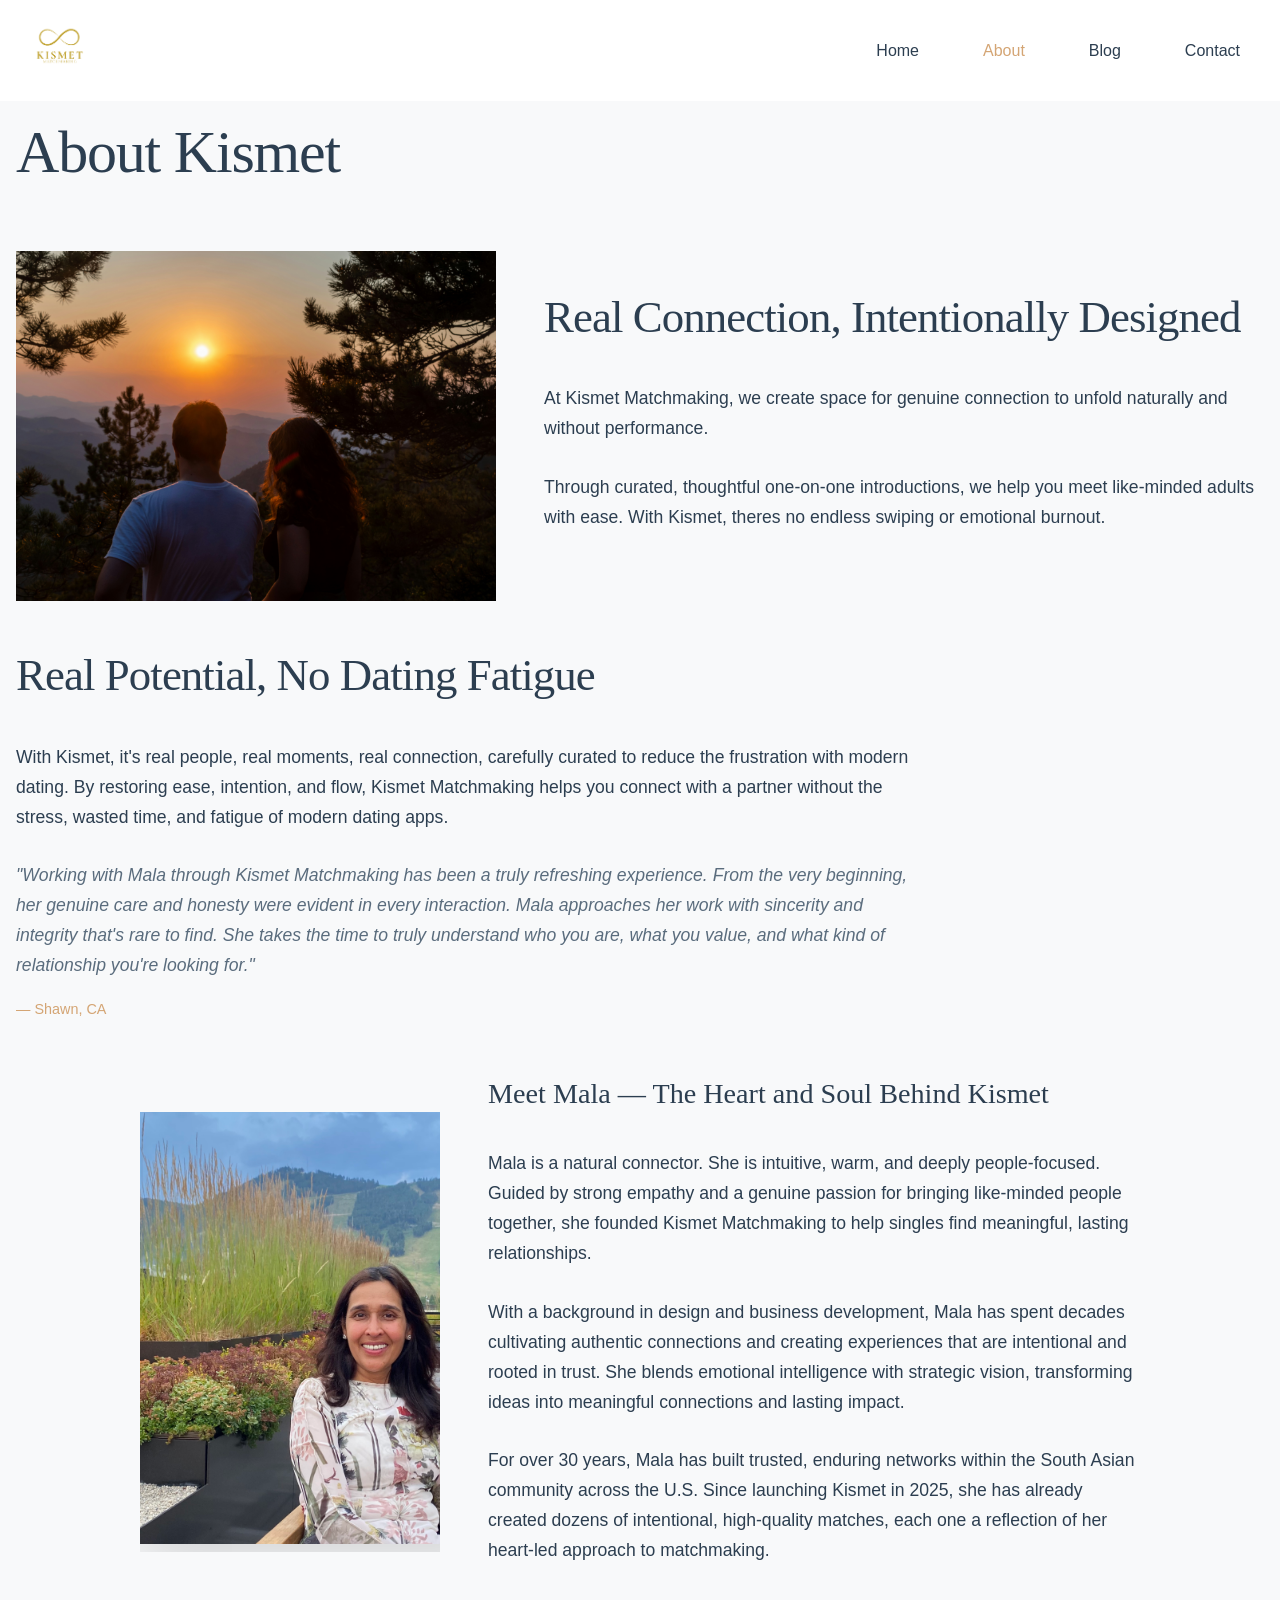
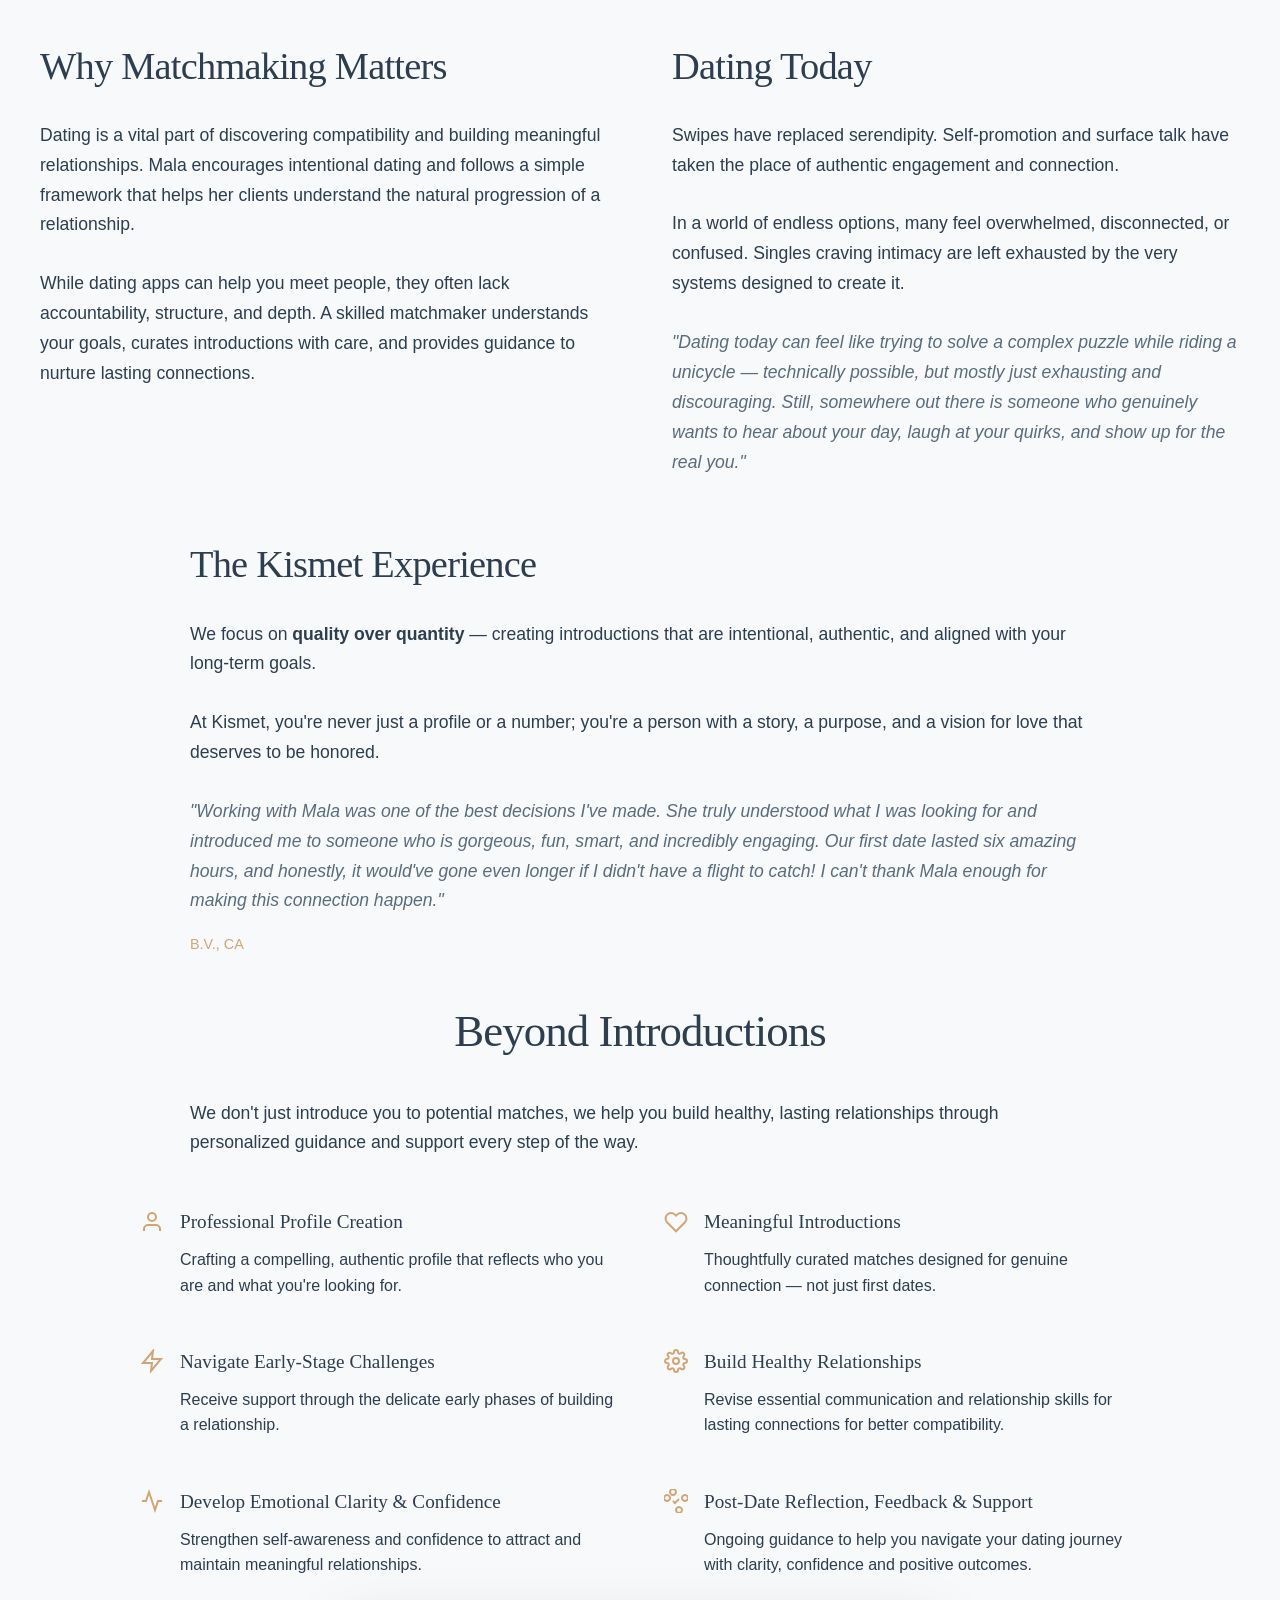
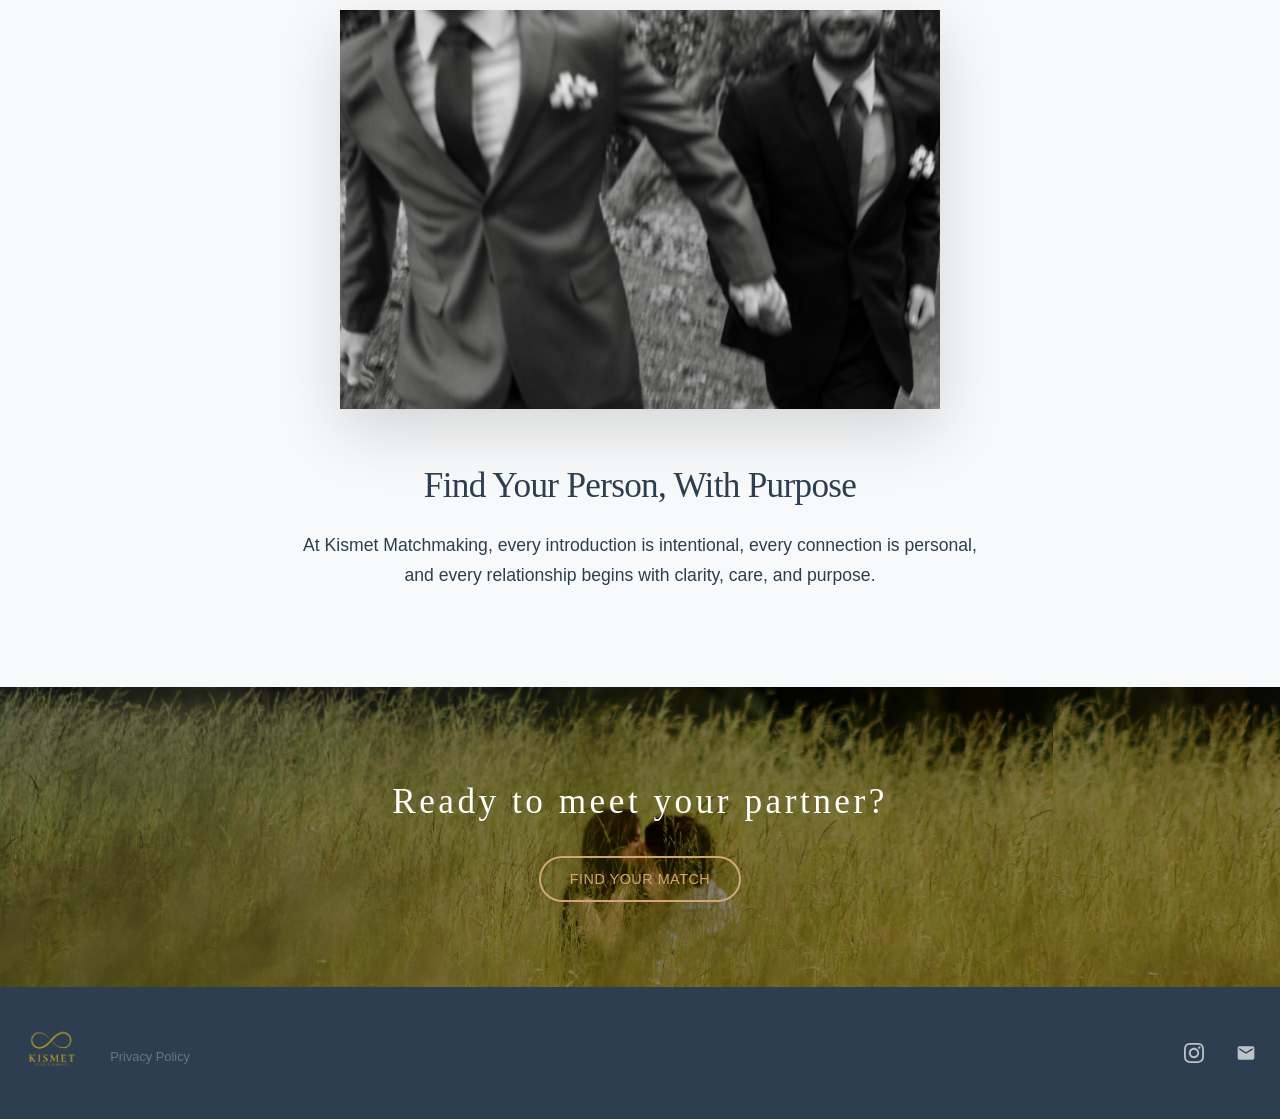
==== commit 4276b745: "Update matchmaking description for clarity" ====
--- a/about.html
+++ b/about.html
@@ -80,7 +80,7 @@
                         <!-- Why Matchmaking Matters -->
                         <div style="text-align: left;">
                             <h2 style="font-family: 'Playfair Display', serif; font-size: 2.4rem; font-weight: 400; color: #2c3e50; margin-bottom: 2rem; line-height: 1.2; letter-spacing: -0.02em;">Why Matchmaking Matters</h2>
-                            <p style="font-size: 1.1rem; line-height: 1.7; color: #2c3e50; margin-bottom: 1.8rem; font-weight: 300;">Dating is a vital part of discovering compatibility and building meaningful relationships. Mala encourages intentional dating and follows a simple framework that helps clients understand the natural progression of a relationship.</p>
+                            <p style="font-size: 1.1rem; line-height: 1.7; color: #2c3e50; margin-bottom: 1.8rem; font-weight: 300;">Dating is a vital part of discovering compatibility and building meaningful relationships. Mala encourages intentional dating and follows a simple framework that helps her clients understand the natural progression of a relationship.</p>
                             <p style="font-size: 1.1rem; line-height: 1.7; color: #2c3e50; margin-bottom: 1.8rem; font-weight: 300;">While dating apps can help you meet people, they often lack accountability, structure, and depth. A skilled matchmaker understands your goals, curates introductions with care, and provides guidance to nurture lasting connections.</p>
                         </div>
                         
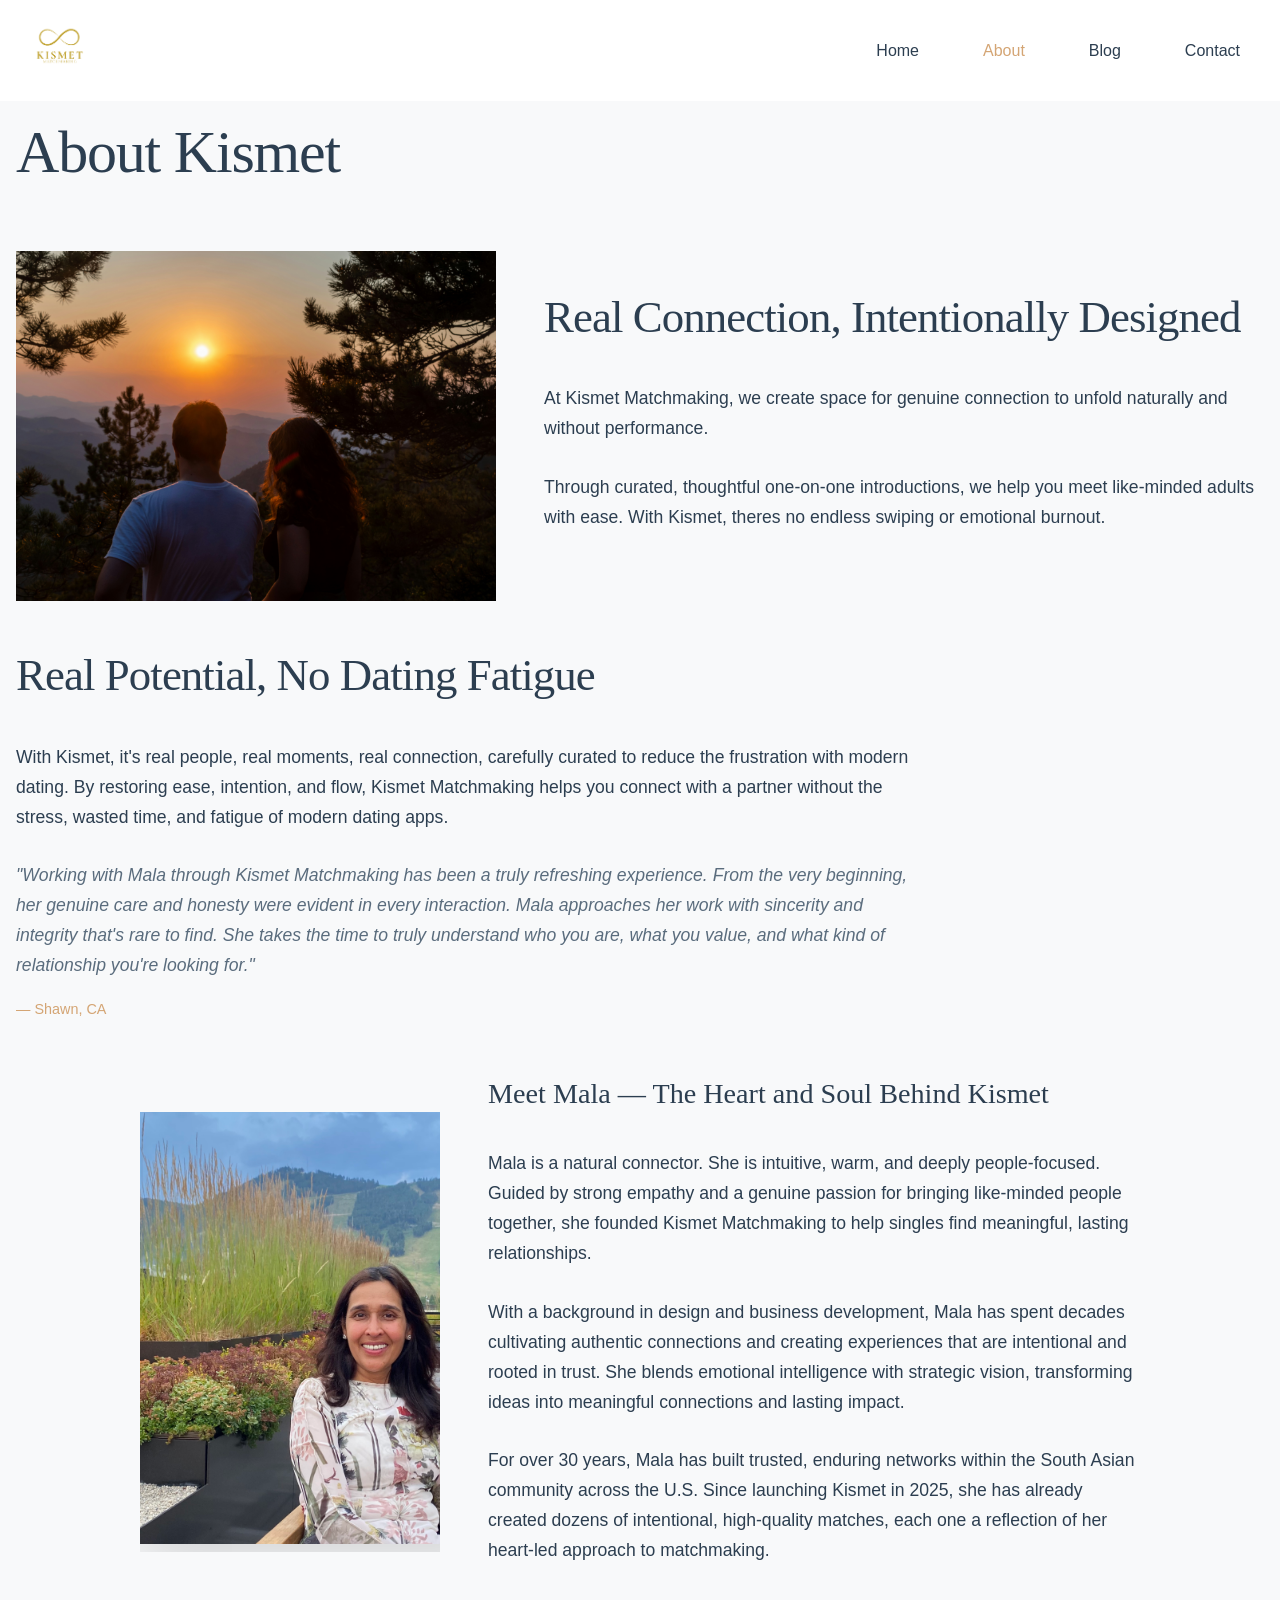
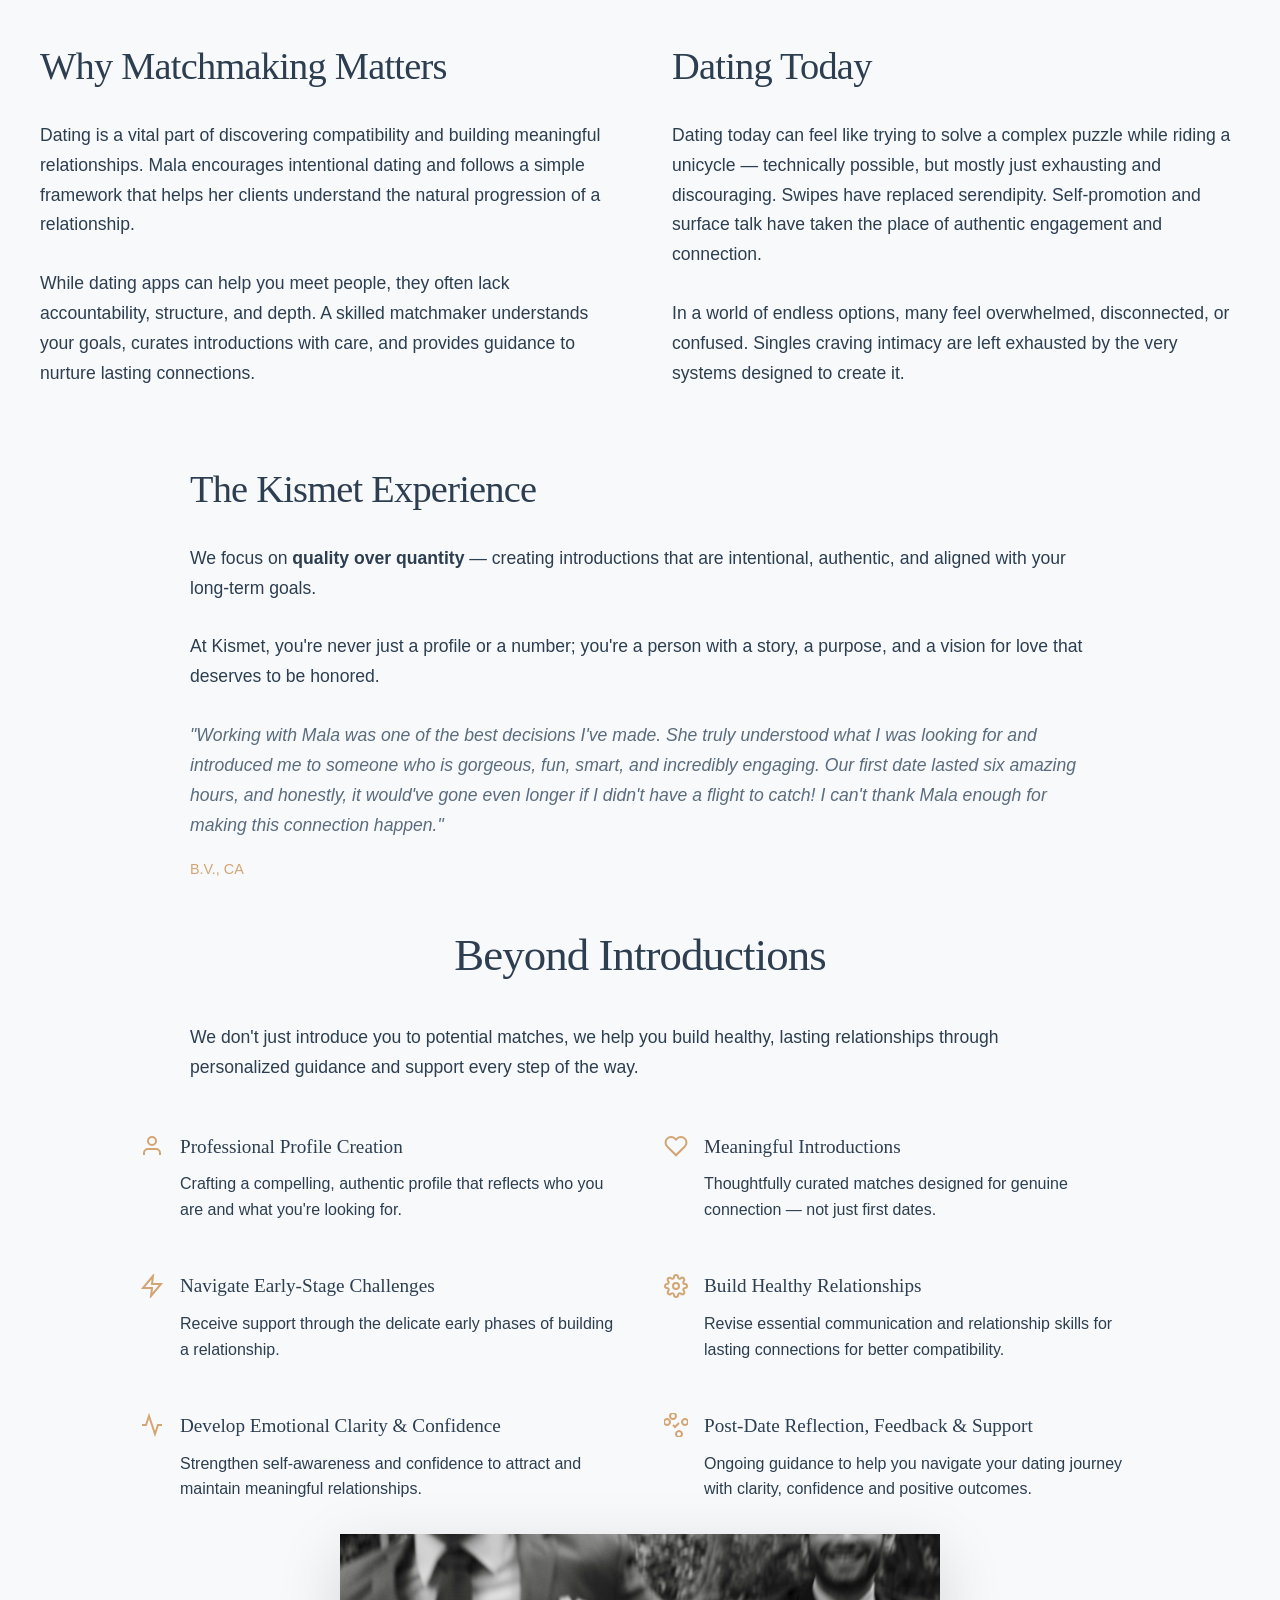
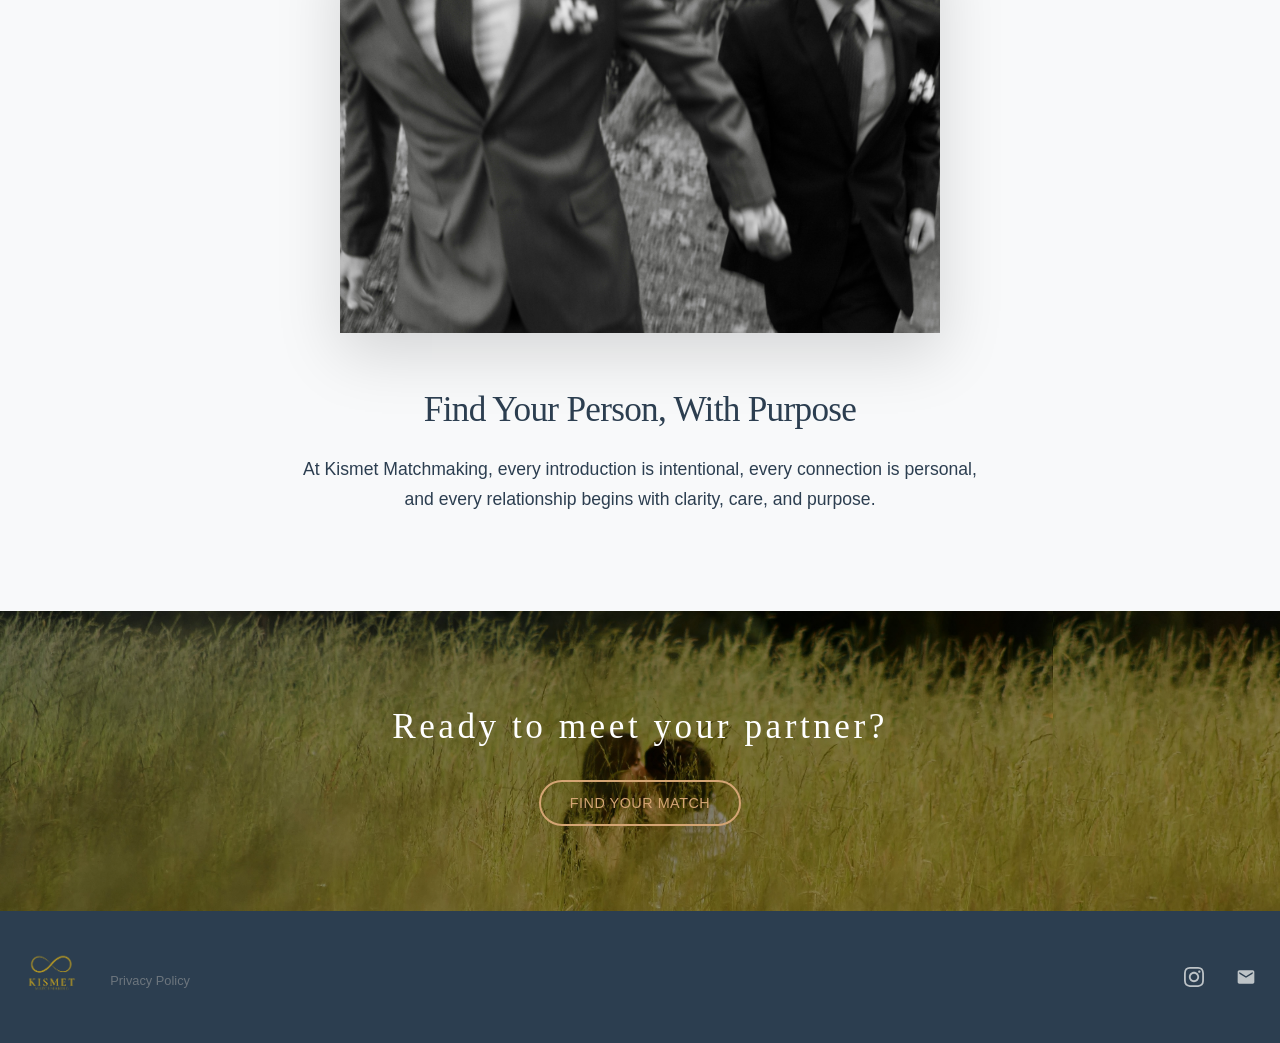
==== commit af67e794: "Update dating section text in about.html" ====
--- a/about.html
+++ b/about.html
@@ -87,10 +87,8 @@
                         <!-- Dating Today -->
                         <div style="text-align: left;">
                             <h2 style="font-family: 'Playfair Display', serif; font-size: 2.4rem; font-weight: 400; color: #2c3e50; margin-bottom: 2rem; line-height: 1.2; letter-spacing: -0.02em;">Dating Today</h2>
-                            <p style="font-size: 1.1rem; line-height: 1.7; color: #2c3e50; margin-bottom: 1.8rem; font-weight: 300;">Swipes have replaced serendipity. Self-promotion and surface talk have taken the place of authentic engagement and connection.</p>
+                            <p style="font-size: 1.1rem; line-height: 1.7; color: #2c3e50; margin-bottom: 1.8rem; font-weight: 300;">Dating today can feel like trying to solve a complex puzzle while riding a unicycle — technically possible, but mostly just exhausting and discouraging. Swipes have replaced serendipity. Self-promotion and surface talk have taken the place of authentic engagement and connection.</p>
                             <p style="font-size: 1.1rem; line-height: 1.7; color: #2c3e50; margin-bottom: 1.8rem; font-weight: 300;">In a world of endless options, many feel overwhelmed, disconnected, or confused. Singles craving intimacy are left exhausted by the very systems designed to create it.</p>
-                            
-                            <p style="font-size: 1.1rem; line-height: 1.7; color: #5a6c7d; margin-bottom: 1rem; font-weight: 400; font-style: italic;">"Dating today can feel like trying to solve a complex puzzle while riding a unicycle — technically possible, but mostly just exhausting and discouraging. Still, somewhere out there is someone who genuinely wants to hear about your day, laugh at your quirks, and show up for the real you."</p>
                         </div>
                     </div>
 
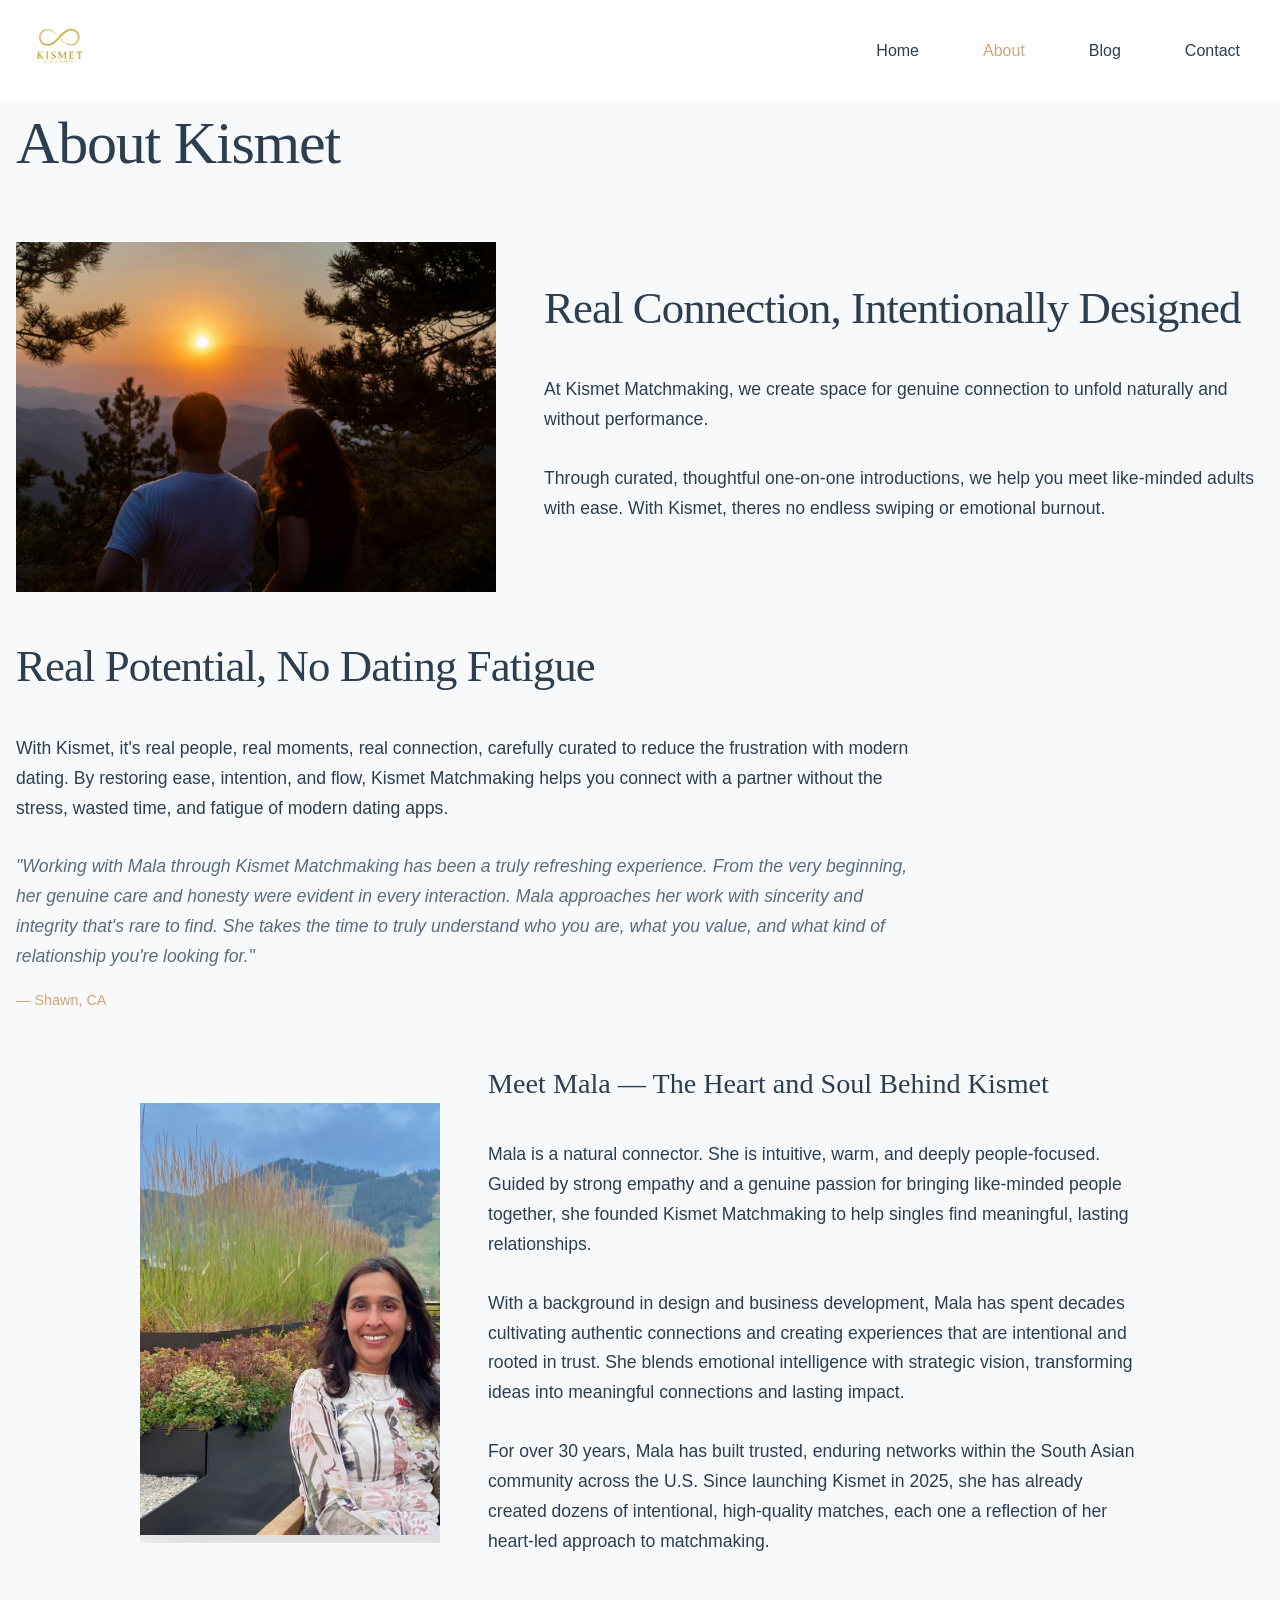
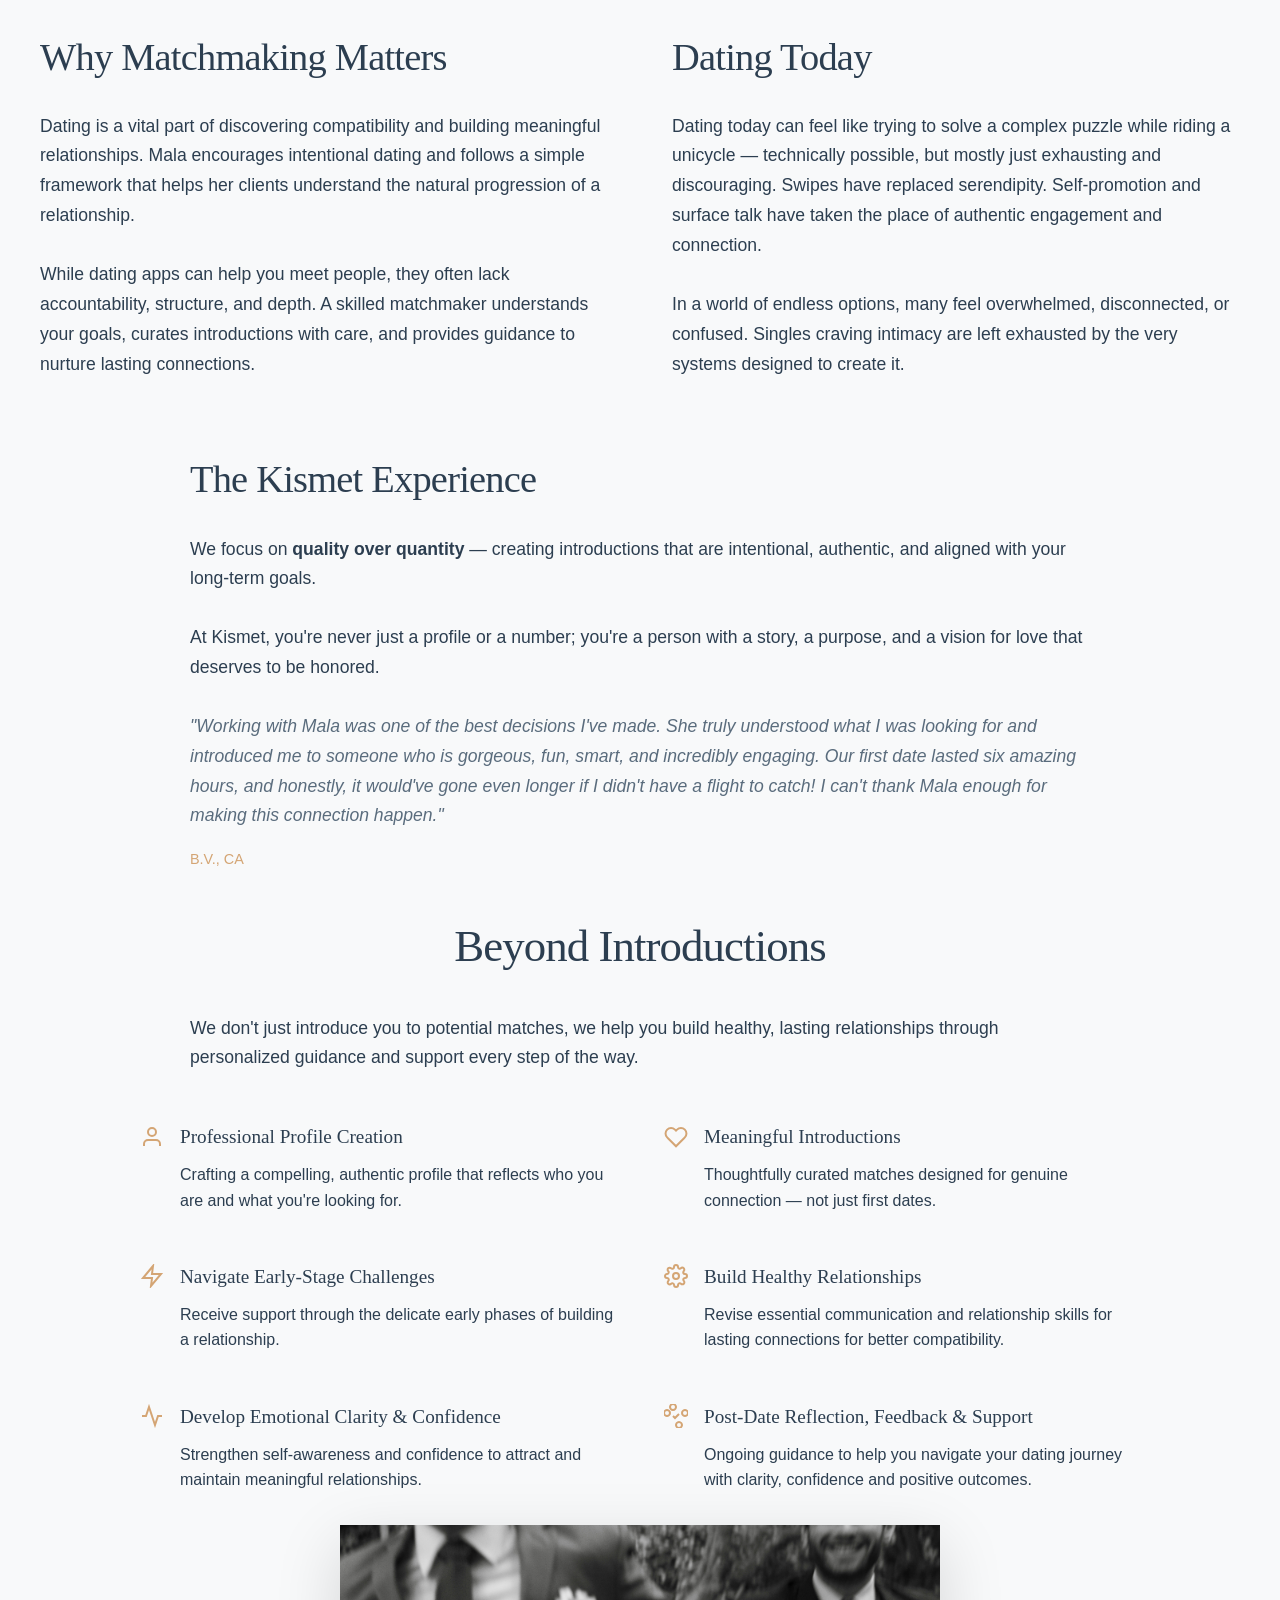
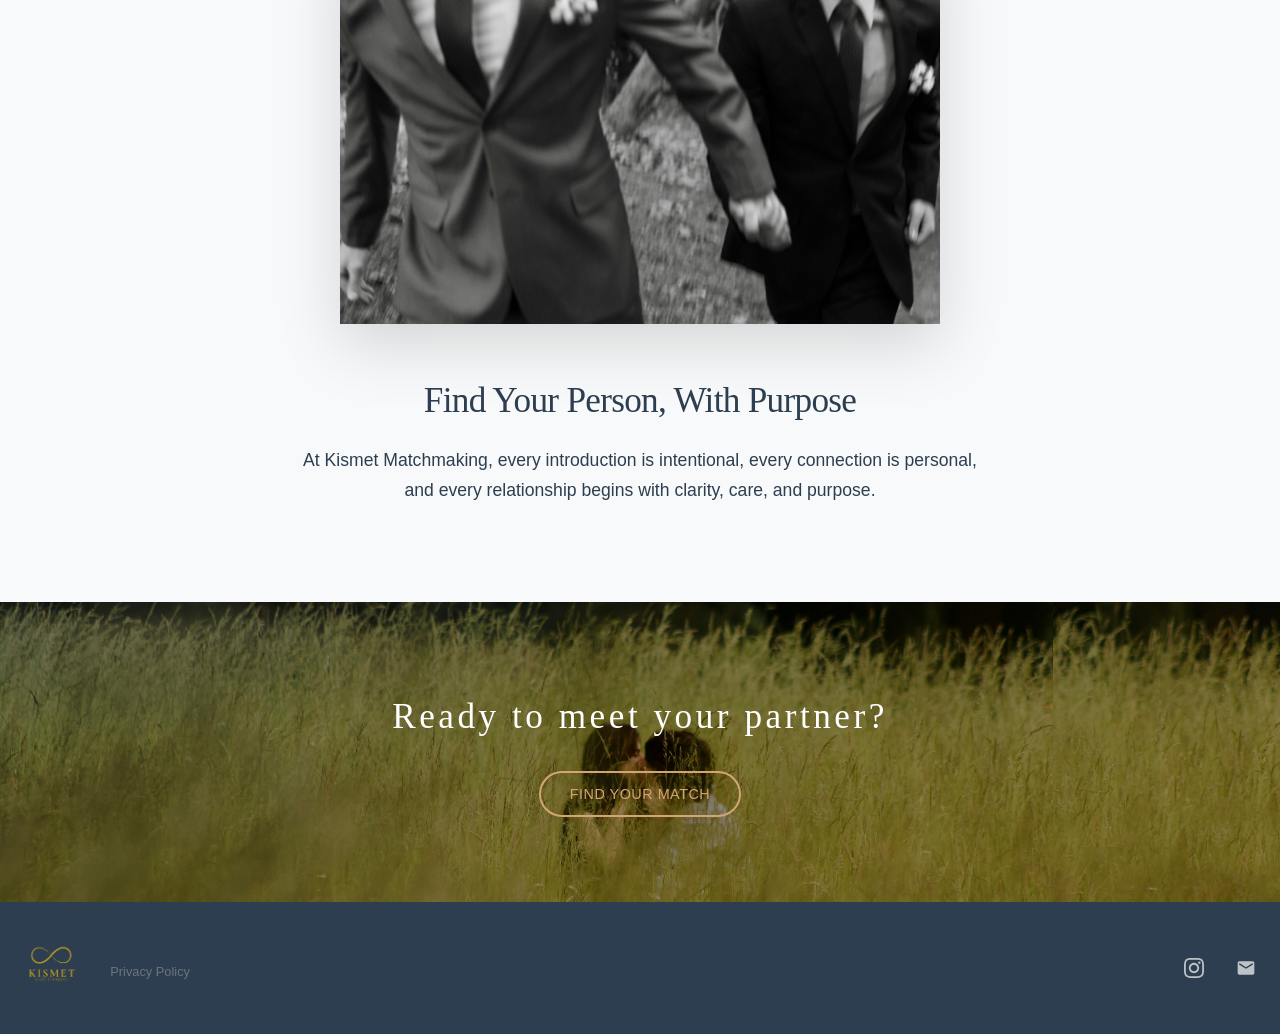
==== commit 815fa441: "Update Real Connection section layout for mobile - Add class to Real Connection section for better t" ====
--- a/about.html
+++ b/about.html
@@ -34,7 +34,7 @@
                 <div class="about-content" style="max-width: 1400px; margin: 0 auto;">
                     
                     <!-- Real Connection Section - With Image -->
-                    <div style="display: grid; grid-template-columns: 0.8fr 1.2fr; gap: 3rem; align-items: center; margin-bottom: 3rem;">
+                    <div class="real-connection-section" style="display: grid; grid-template-columns: 0.8fr 1.2fr; gap: 3rem; align-items: center; margin-bottom: 3rem;">
                         <div class="approach-image" style="overflow: hidden; height: 350px; position: relative;">
                             <img src="nikola-tasic-Ju88Q5SRRzo-unsplash.jpg" alt="Real connection and authentic relationships" style="width: 100%; height: 100%; object-fit: cover; object-position: center; box-shadow: 0 20px 60px rgba(0, 0, 0, 0.15);">
                         </div>
@@ -76,7 +76,7 @@
                     </div>
 
                     <!-- Why Matchmaking Matters & Dating Today - Side by Side -->
-                    <div style="display: grid; grid-template-columns: 1fr 1fr; gap: 4rem; margin-bottom: 3rem; max-width: 1200px; margin-left: auto; margin-right: auto;">
+                    <div class="matchmaking-dating-grid" style="display: grid; grid-template-columns: 1fr 1fr; gap: 4rem; margin-bottom: 3rem; max-width: 1200px; margin-left: auto; margin-right: auto;">
                         <!-- Why Matchmaking Matters -->
                         <div style="text-align: left;">
                             <h2 style="font-family: 'Playfair Display', serif; font-size: 2.4rem; font-weight: 400; color: #2c3e50; margin-bottom: 2rem; line-height: 1.2; letter-spacing: -0.02em;">Why Matchmaking Matters</h2>
--- a/styles.css
+++ b/styles.css
@@ -14,7 +14,7 @@
     color: #2c3e50;
     background-color: #f8f9fa;
     overflow-x: hidden;
-    padding-top: 0;
+    padding-top: 92px;
     margin-top: 0;
 }
 
@@ -59,7 +59,9 @@
 
 /* Navigation */
 .navigation {
-    position: static;
+    position: fixed;
+    top: 0;
+    left: 0;
     width: 100%;
     background: #ffffff;
     z-index: 1000;
@@ -1677,6 +1679,7 @@
     .comparison-grid,
     .comparison-grid-new,
     .services-grid-new,
+    .services-grid,
     .approach-content,
     .services-content,
     .application-content,
@@ -1805,12 +1808,24 @@
     section {
         padding: 3rem 0;
     }
-    
+
     .matchmaking-approach,
     .detailed-services,
     .blog-previews,
     .cta-section {
         padding: 3rem 0;
+    }
+
+    /* Mobile stacking for Why Matchmaking Matters & Dating Today */
+    .matchmaking-dating-grid {
+        grid-template-columns: 1fr !important;
+        gap: 2.5rem !important;
+    }
+
+    /* Mobile stacking for Real Connection section - image on top */
+    .real-connection-section {
+        grid-template-columns: 1fr !important;
+        gap: 2rem !important;
     }
 }
 
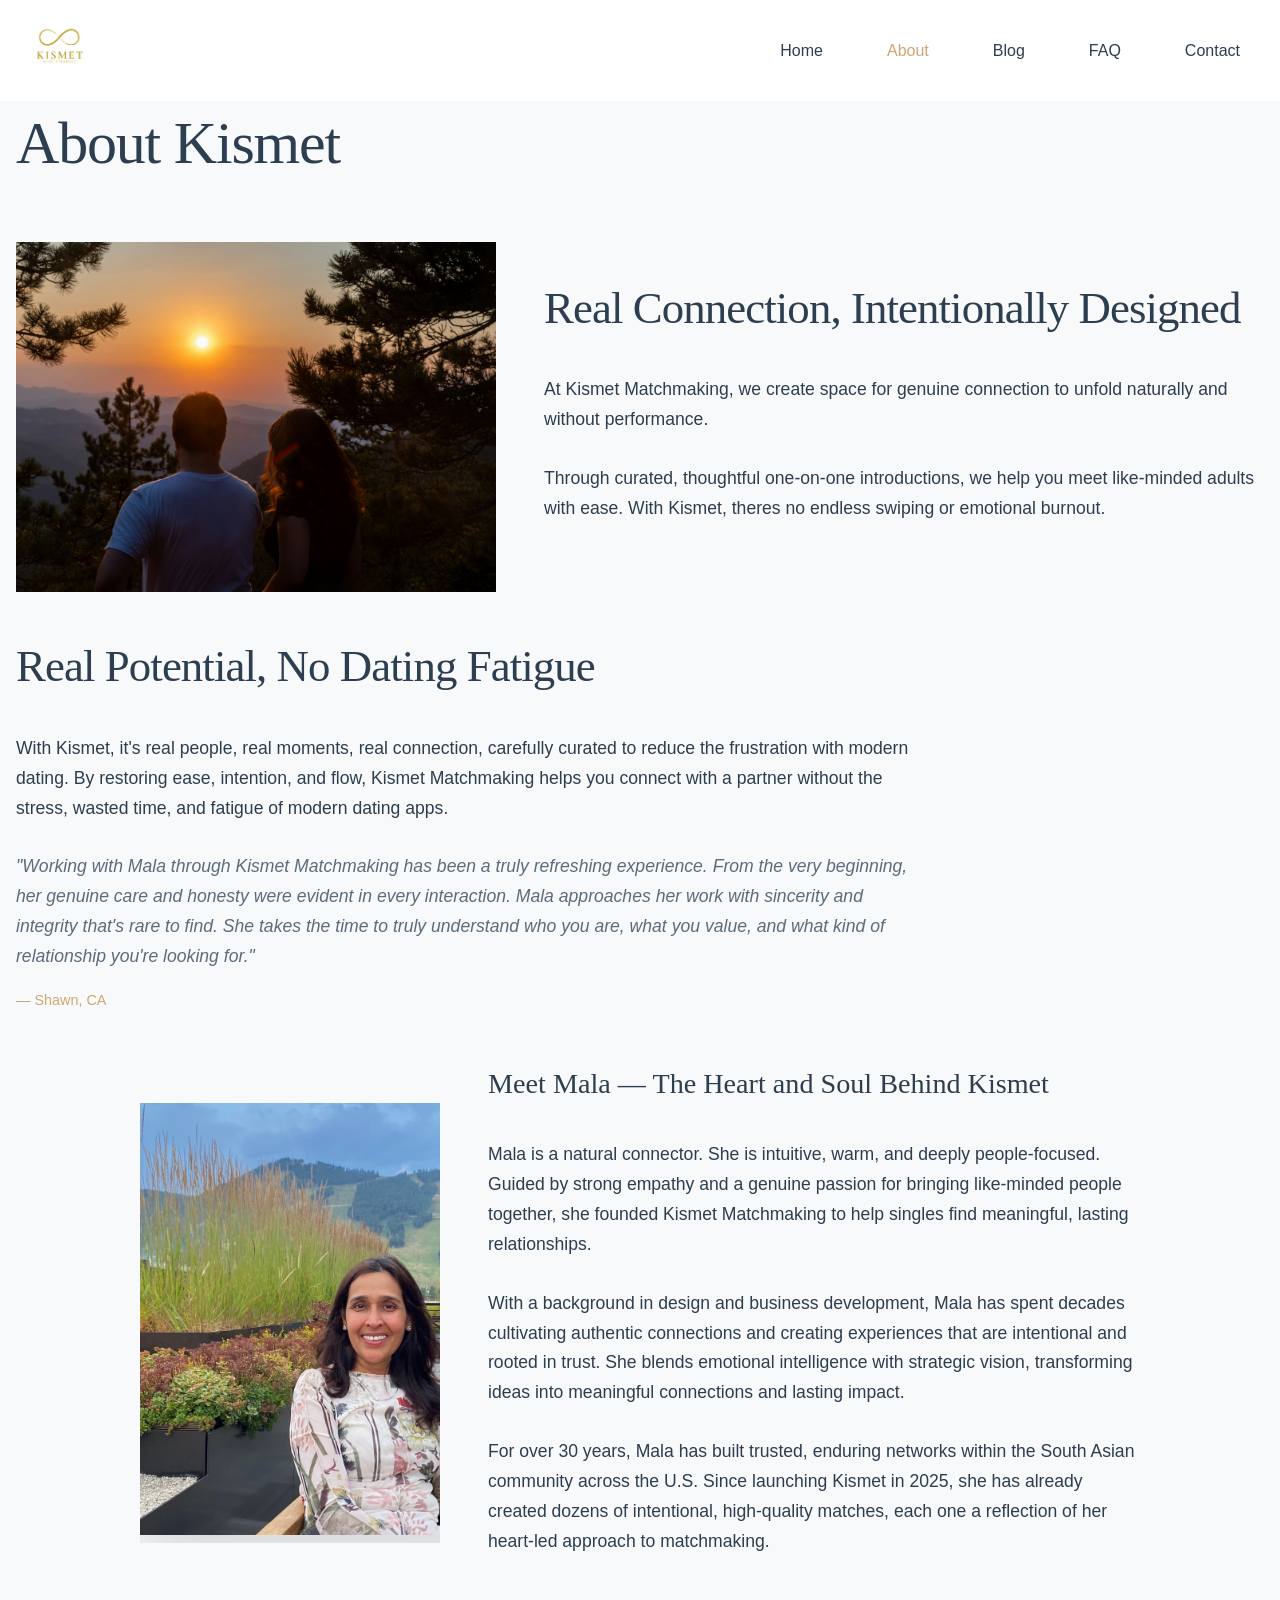
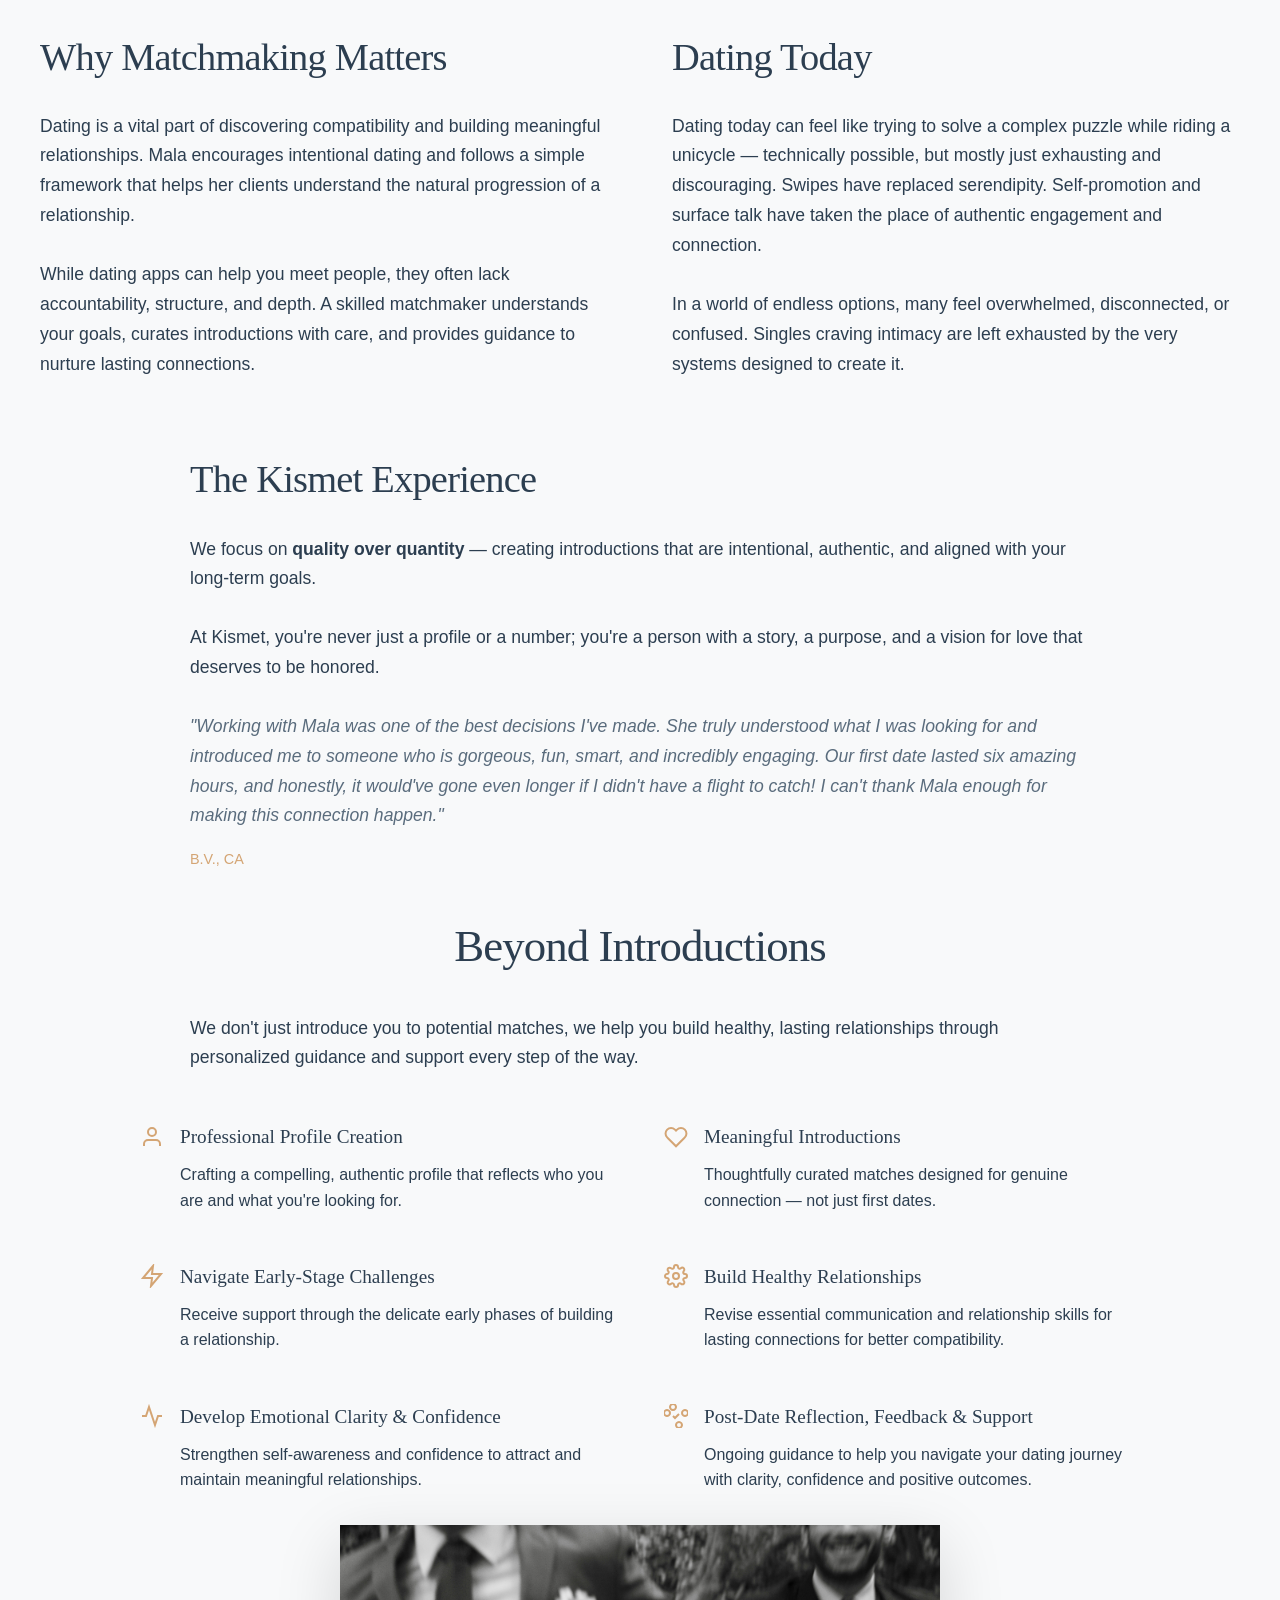
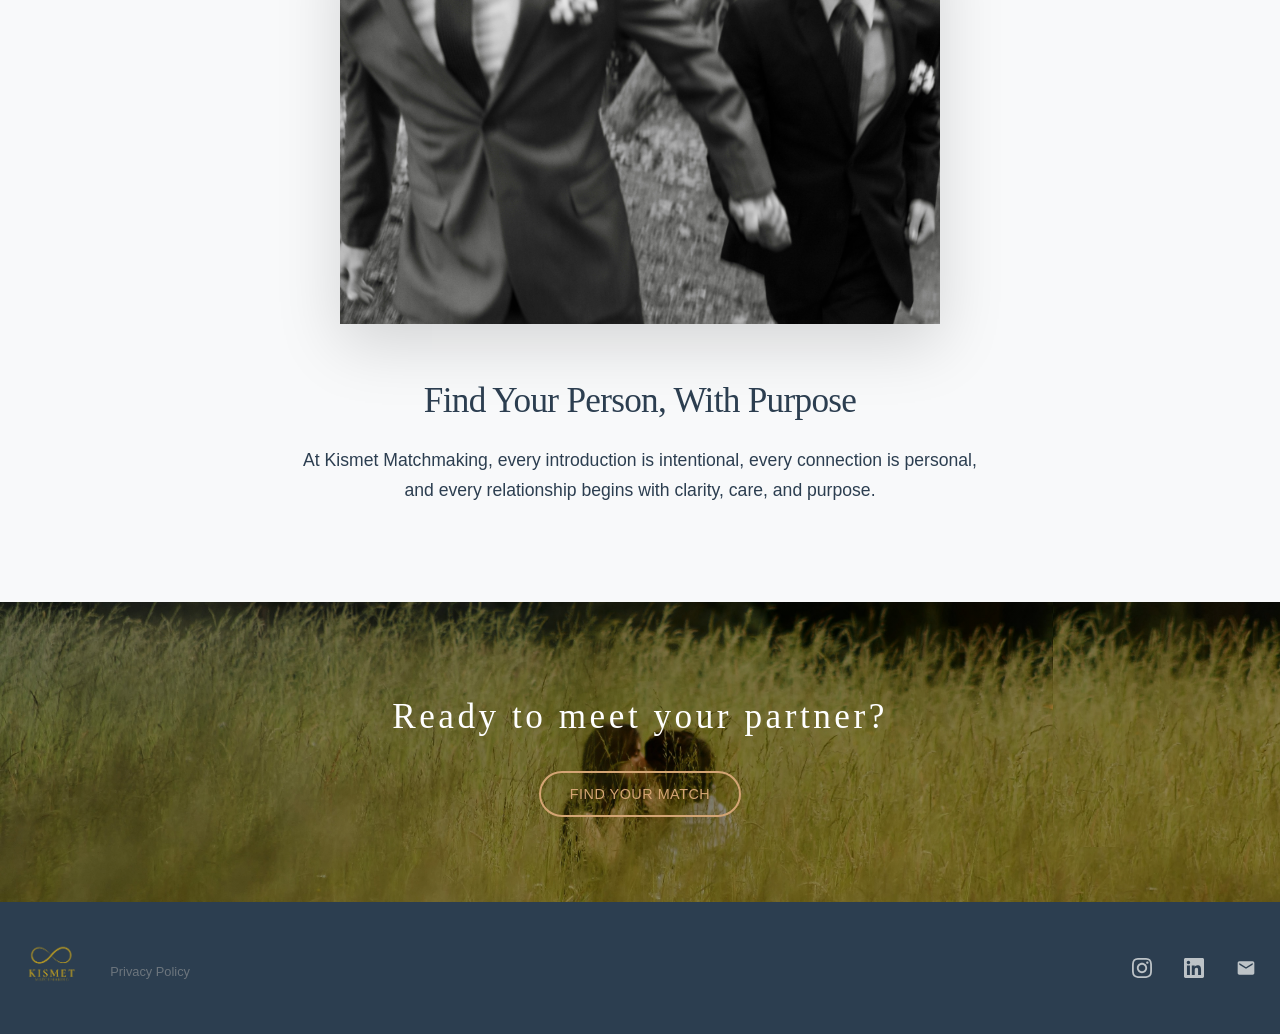
==== commit 98f0cfd2: "Add FAQ link and LinkedIn social link" ====
--- a/about.html
+++ b/about.html
@@ -21,6 +21,7 @@
                 <li><a href="index.html">Home</a></li>
                 <li><a href="about.html" class="active">About</a></li>
                 <li><a href="blog.html">Blog</a></li>
+                <li><a href="faq.html">FAQ</a></li>
                 <li><a href="contact.html">Contact</a></li>
             </ul>
         </div>
@@ -217,6 +218,11 @@
                         <a href="https://instagram.com/kismetmatchmaking" target="_blank" class="social-link">
                             <svg width="24" height="24" viewBox="0 0 24 24" fill="currentColor">
                                 <path d="M12 2.163c3.204 0 3.584.012 4.85.07 3.252.148 4.771 1.691 4.919 4.919.058 1.265.069 1.645.069 4.849 0 3.205-.012 3.584-.069 4.849-.149 3.225-1.664 4.771-4.919 4.919-1.266.058-1.644.07-4.85.07-3.204 0-3.584-.012-4.849-.07-3.26-.149-4.771-1.699-4.919-4.92-.058-1.265-.07-1.644-.07-4.849 0-3.204.013-3.583.07-4.849.149-3.227 1.664-4.771 4.919-4.919 1.266-.057 1.645-.069 4.849-.069zm0-2.163c-3.259 0-3.667.014-4.947.072-4.358.2-6.78 2.618-6.98 6.98-.059 1.281-.073 1.689-.073 4.948 0 3.259.014 3.668.072 4.948.2 4.358 2.618 6.78 6.98 6.98 1.281.058 1.689.072 4.948.072 3.259 0 3.668-.014 4.948-.072 4.354-.2 6.782-2.618 6.979-6.98.059-1.28.073-1.689.073-4.948 0-3.259-.014-3.667-.072-4.947-.196-4.354-2.617-6.78-6.979-6.98-1.281-.059-1.69-.073-4.949-.073zm0 5.838c-3.403 0-6.162 2.759-6.162 6.162s2.759 6.163 6.162 6.163 6.162-2.759 6.162-6.163c0-3.403-2.759-6.162-6.162-6.162zm0 10.162c-2.209 0-4-1.79-4-4 0-2.209 1.791-4 4-4s4 1.791 4 4c0 2.21-1.791 4-4 4zm6.406-11.845c-.796 0-1.441.645-1.441 1.44s.645 1.44 1.441 1.44c.795 0 1.439-.645 1.439-1.44s-.644-1.44-1.439-1.44z"/>
+                            </svg>
+                        </a>
+                        <a href="https://www.linkedin.com/company/kismet-matchmaking" target="_blank" class="social-link">
+                            <svg width="24" height="24" viewBox="0 0 24 24" fill="currentColor">
+                                <path d="M20.447 20.452h-3.554v-5.569c0-1.328-.027-3.037-1.852-3.037-1.853 0-2.136 1.445-2.136 2.939v5.667H9.351V9h3.414v1.561h.046c.477-.9 1.637-1.85 3.37-1.85 3.601 0 4.267 2.37 4.267 5.455v6.286zM5.337 7.433c-1.144 0-2.063-.926-2.063-2.065 0-1.138.92-2.063 2.063-2.063 1.14 0 2.064.925 2.064 2.063 0 1.139-.925 2.065-2.064 2.065zm1.782 13.019H3.555V9h3.564v11.452zM22.225 0H1.771C.792 0 0 .774 0 1.729v20.542C0 23.227.792 24 1.771 24h20.451C23.2 24 24 23.227 24 22.271V1.729C24 .774 23.2 0 22.222 0h.003z"/>
                             </svg>
                         </a>
                         <a href="mailto:kismetloveus@gmail.com" class="social-link">
@@ -247,5 +253,14 @@
             }
         }
     </script>
+    <!-- Google tag (gtag.js) -->
+<script async src="https://www.googletagmanager.com/gtag/js?id=G-7FLMFN58JR"></script>
+<script>
+  window.dataLayer = window.dataLayer || [];
+  function gtag(){dataLayer.push(arguments);}
+  gtag('js', new Date());
+
+  gtag('config', 'G-7FLMFN58JR');
+</script>
 </body>
 </html>
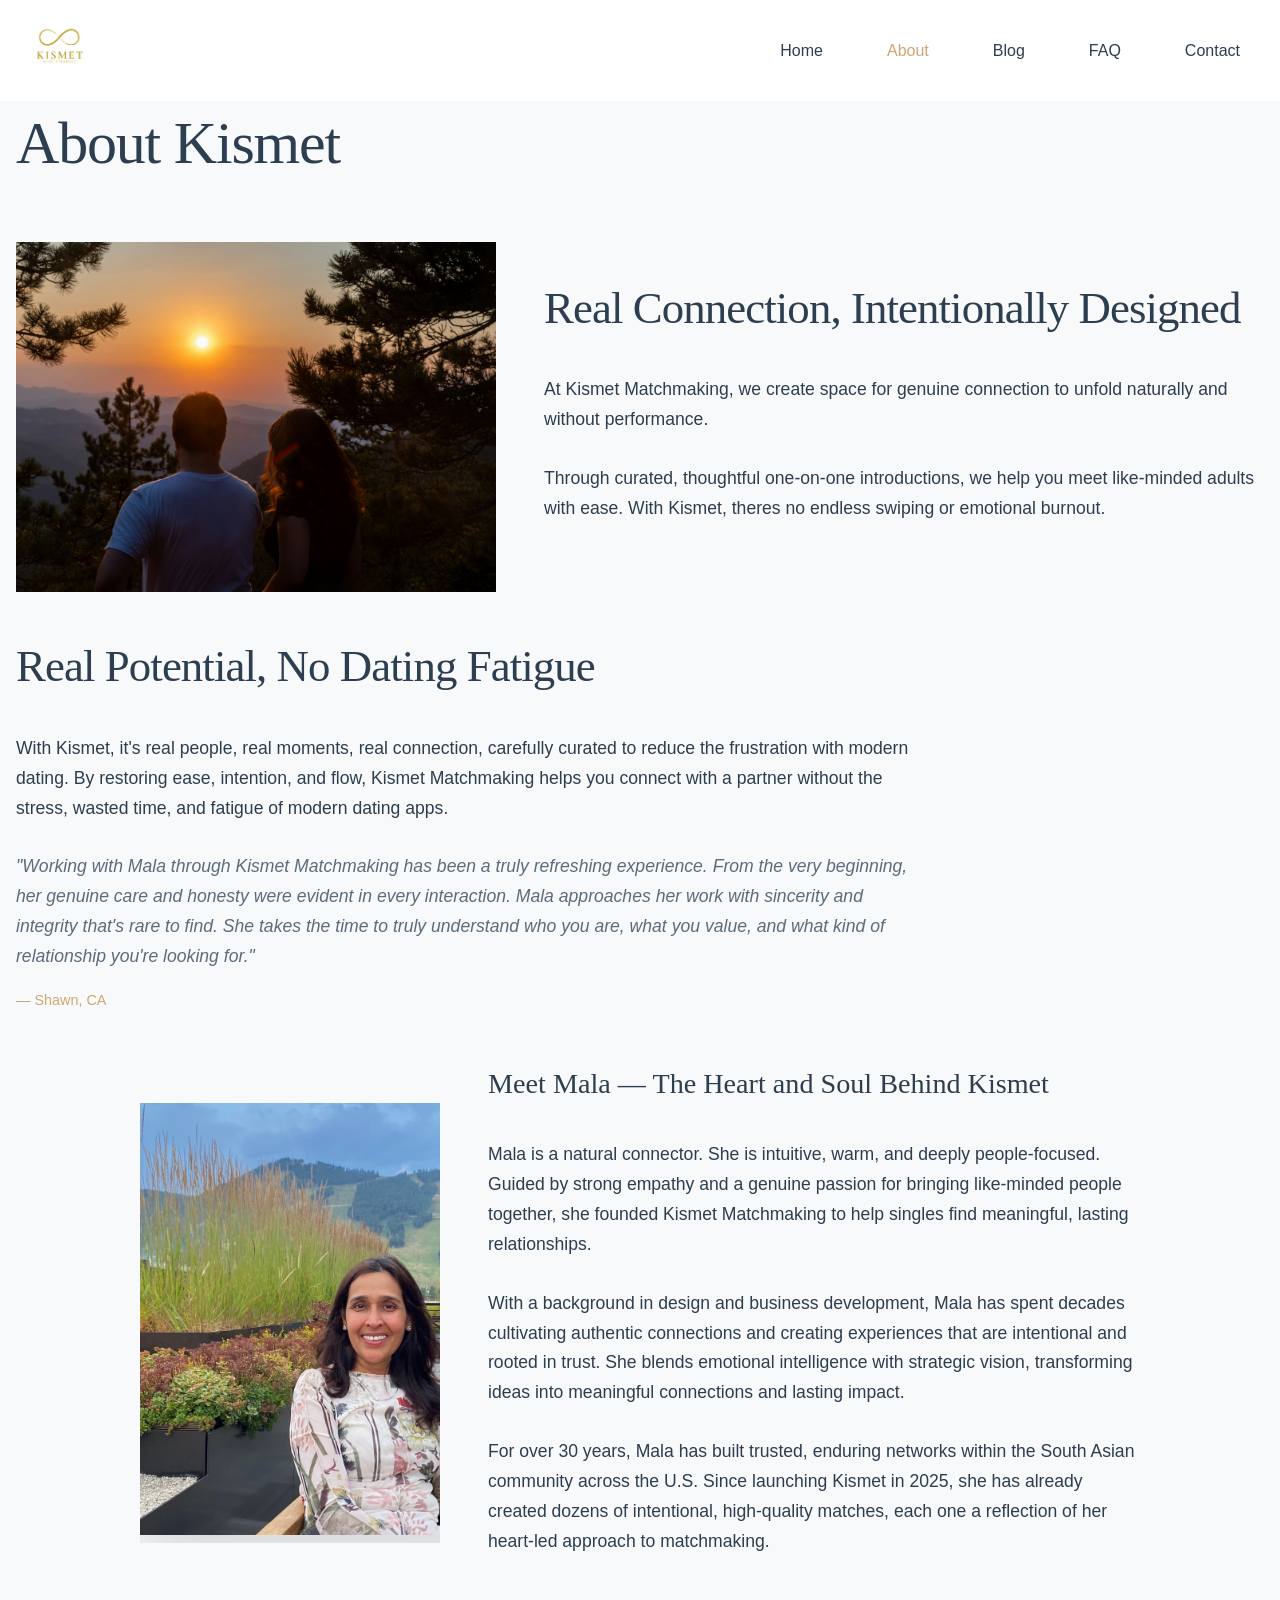
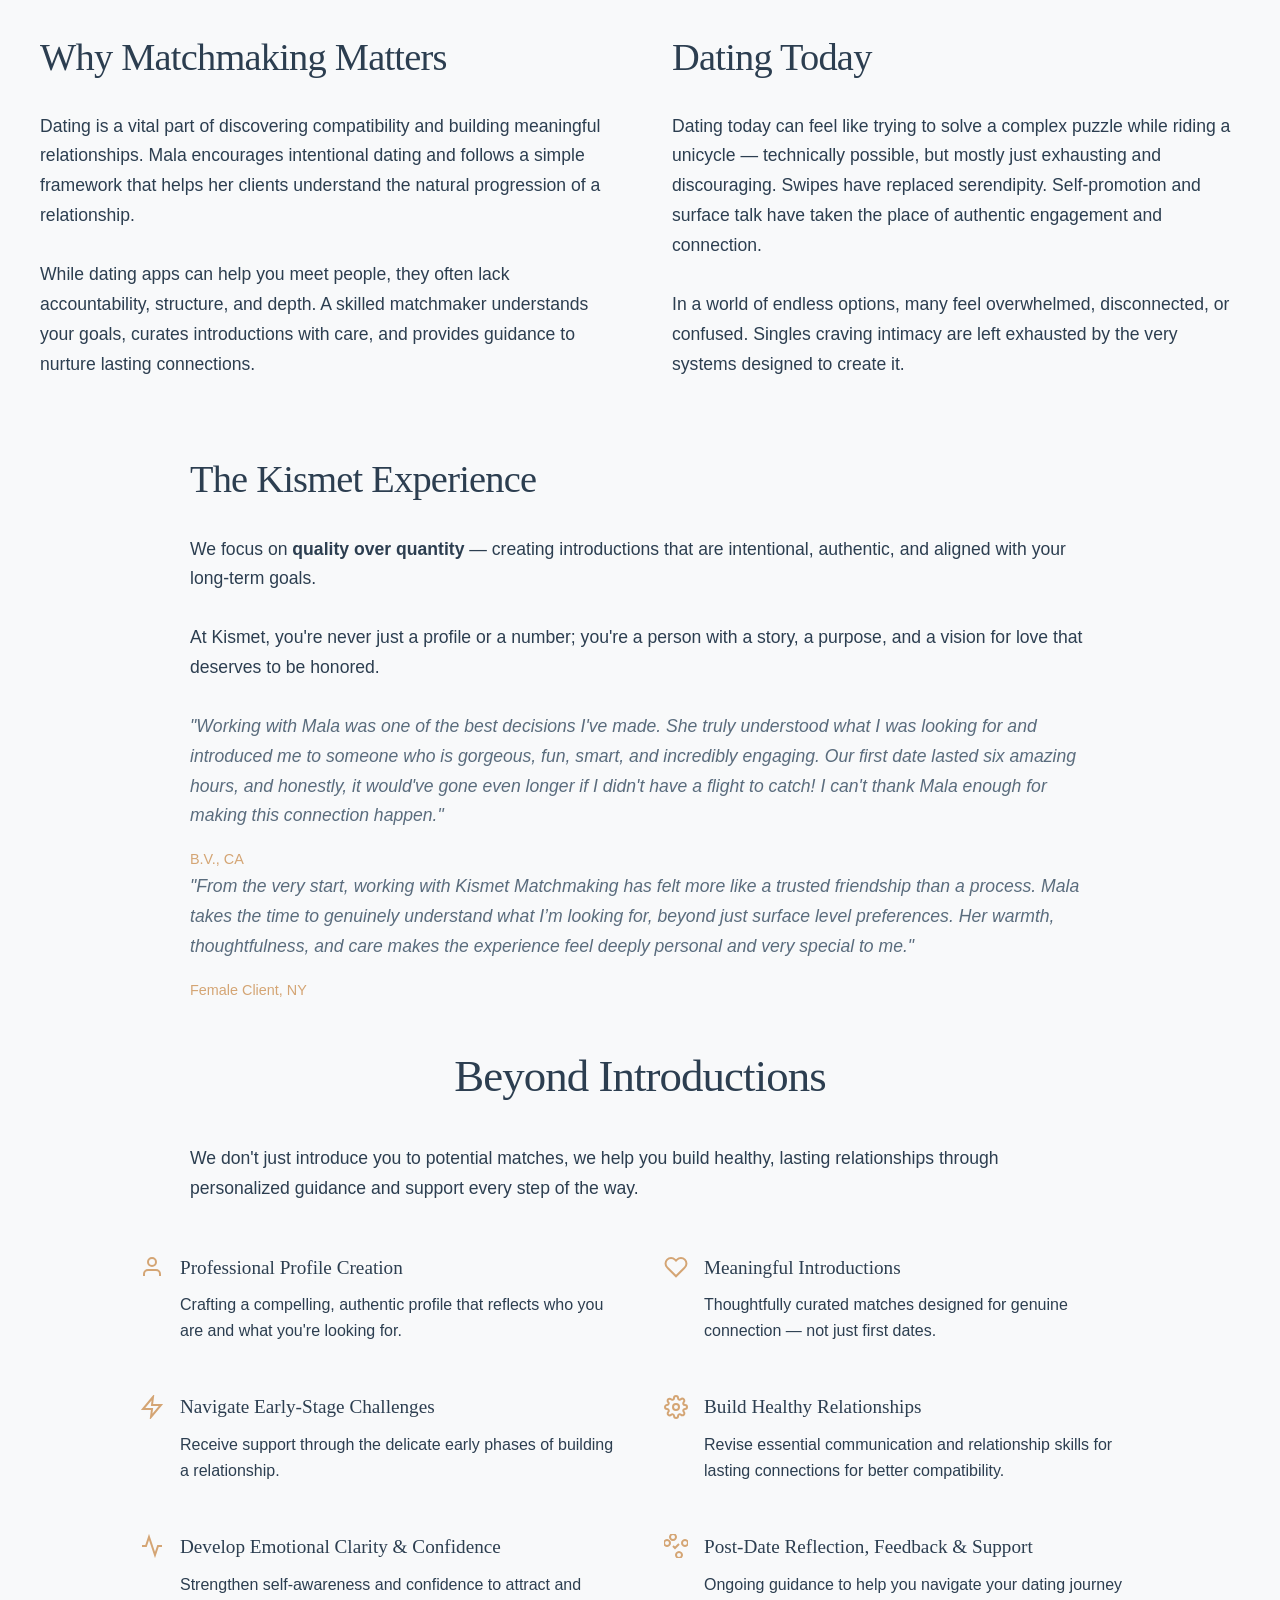
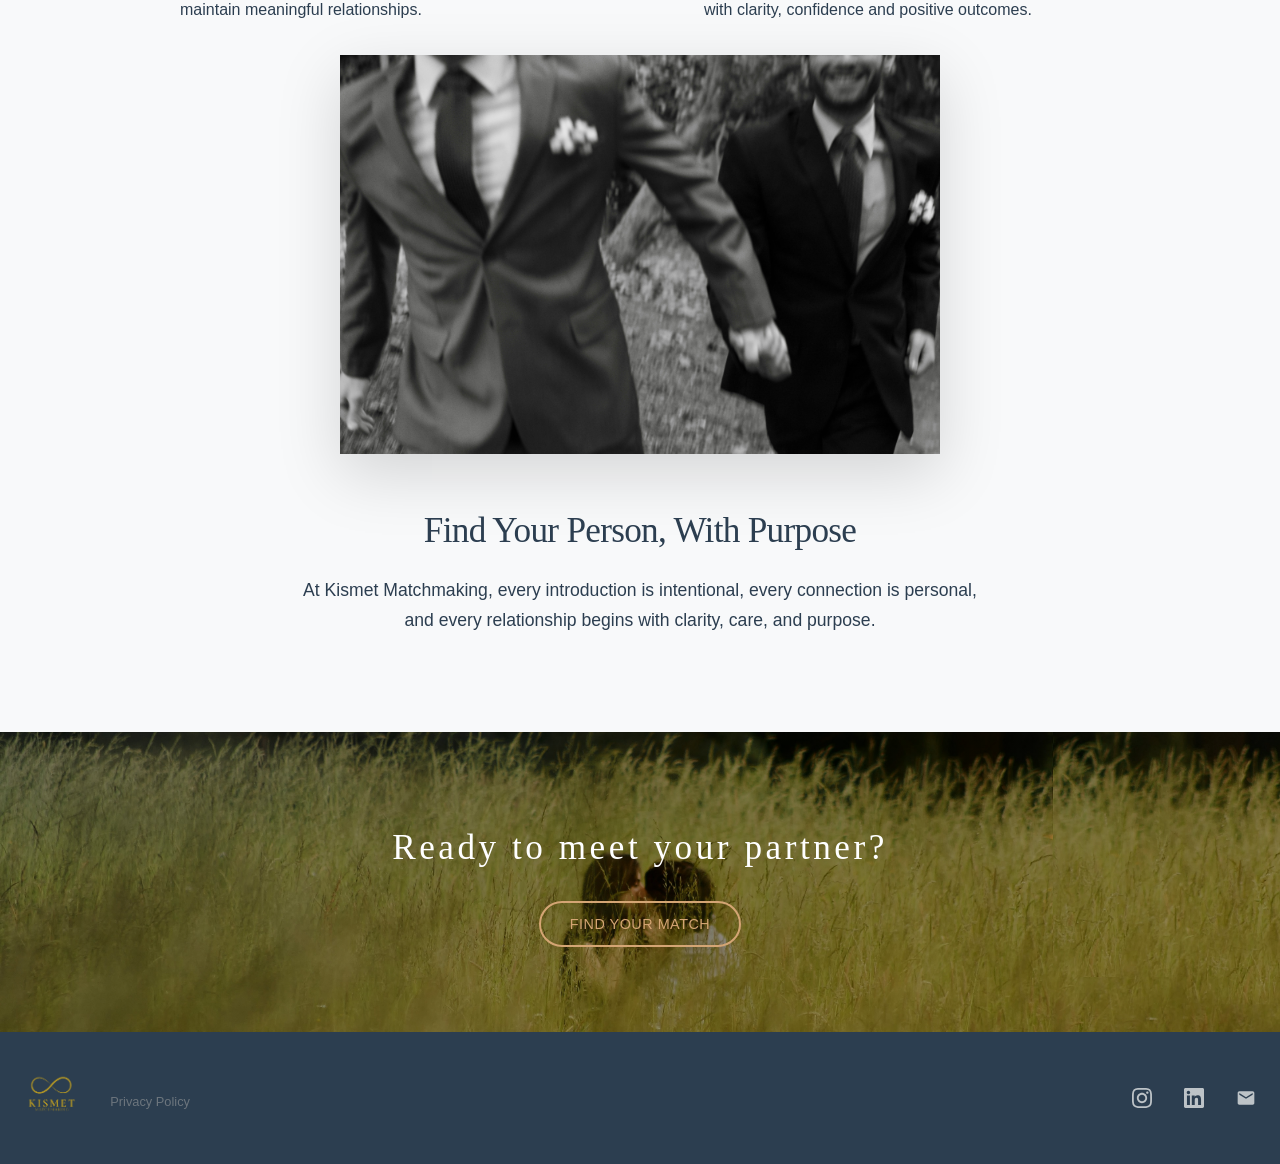
==== commit 9ed319f4: "Add testimonial from a female client in about.html Added a new testimonial paragraph from a female c" ====
--- a/about.html
+++ b/about.html
@@ -101,6 +101,10 @@
                         
                         <p style="font-size: 1.1rem; line-height: 1.7; color: #5a6c7d; margin-bottom: 1rem; font-weight: 400; font-style: italic;">"Working with Mala was one of the best decisions I've made. She truly understood what I was looking for and introduced me to someone who is gorgeous, fun, smart, and incredibly engaging. Our first date lasted six amazing hours, and honestly, it would've gone even longer if I didn't have a flight to catch! I can't thank Mala enough for making this connection happen."</p>
                         <p style="color: #d4a574; font-weight: 500; font-size: 0.9rem;">B.V., CA</p>
+
+                        <p style="font-size: 1.1rem; line-height: 1.7; color: #5a6c7d; margin-bottom: 1rem; font-weight: 400; font-style: italic;">"From the very start, working with Kismet Matchmaking has felt more like a trusted friendship than a process. Mala takes the time to genuinely understand what I’m looking for, beyond just surface level preferences.
+Her warmth, thoughtfulness, and care makes the experience feel deeply personal and very special to me."</p>
+                        <p style="color: #d4a574; font-weight: 500; font-size: 0.9rem;">Female Client, NY</p>
                     </div>
 
 
